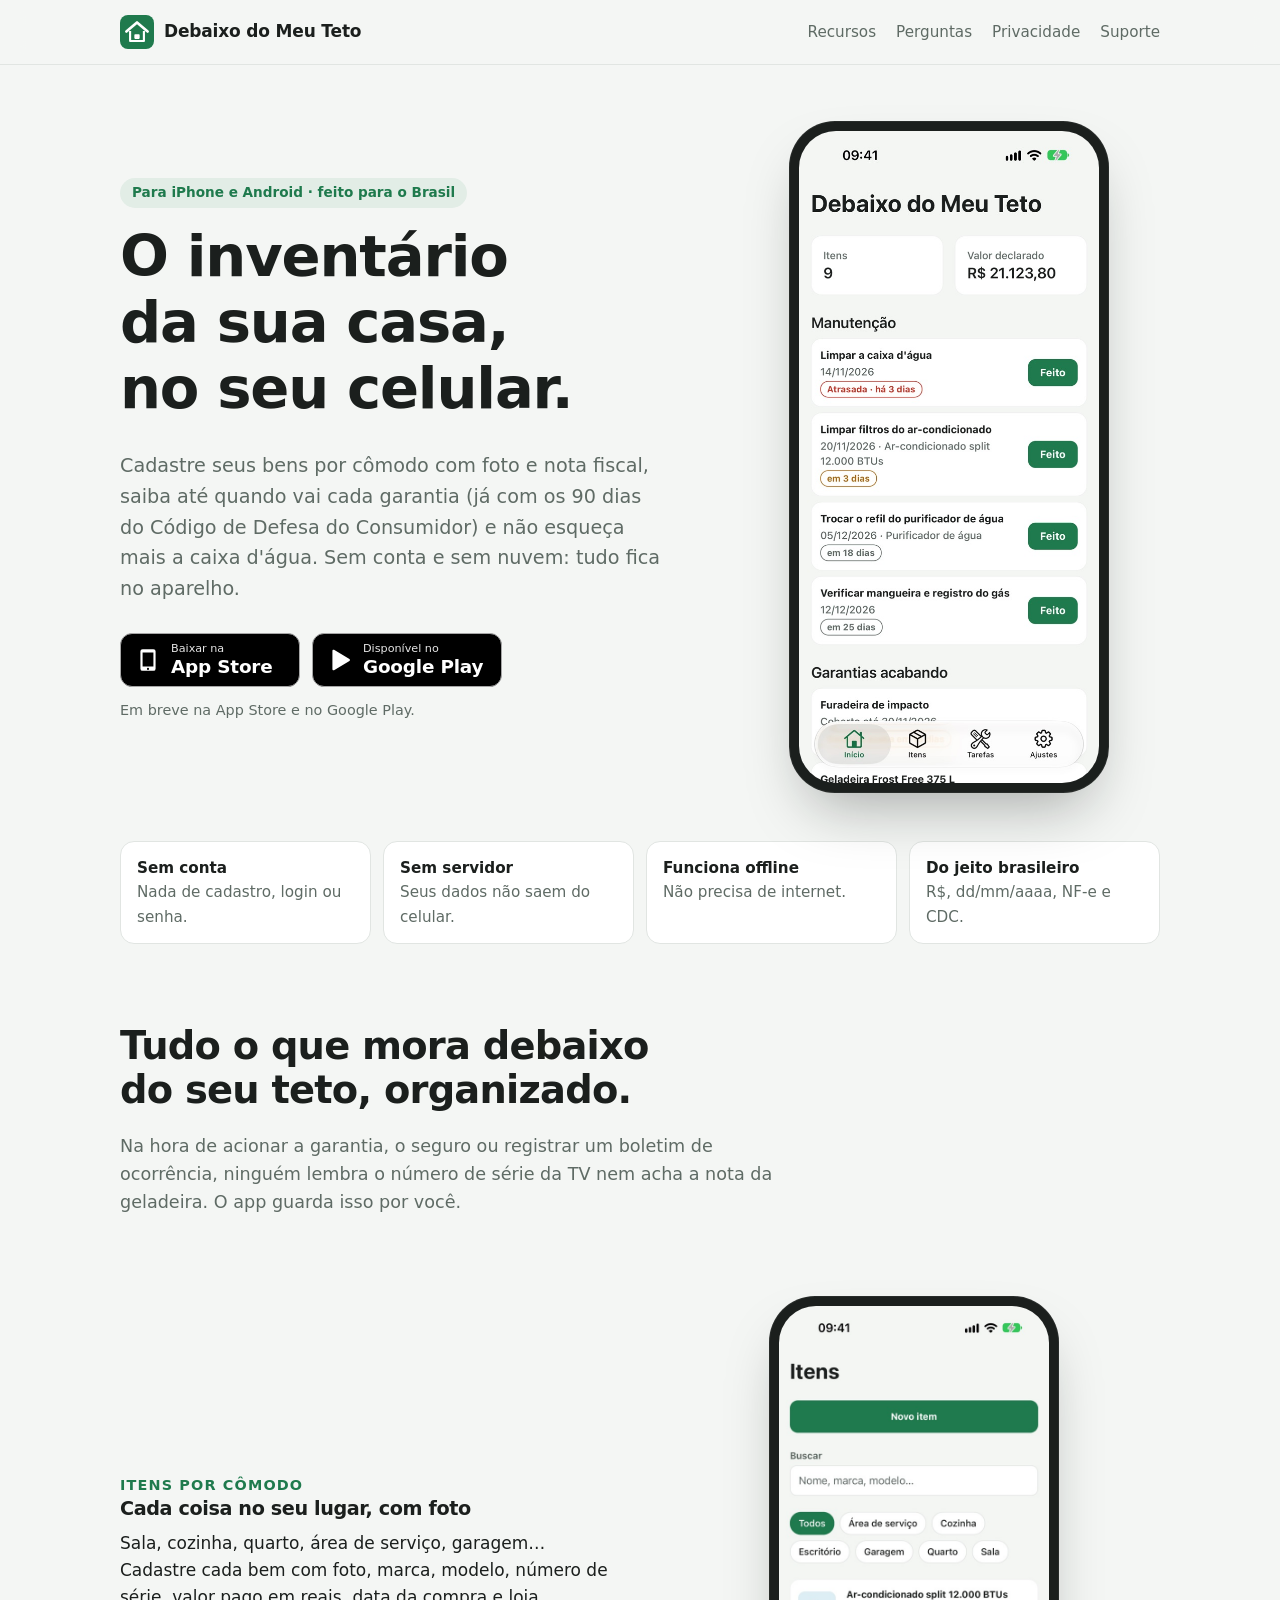
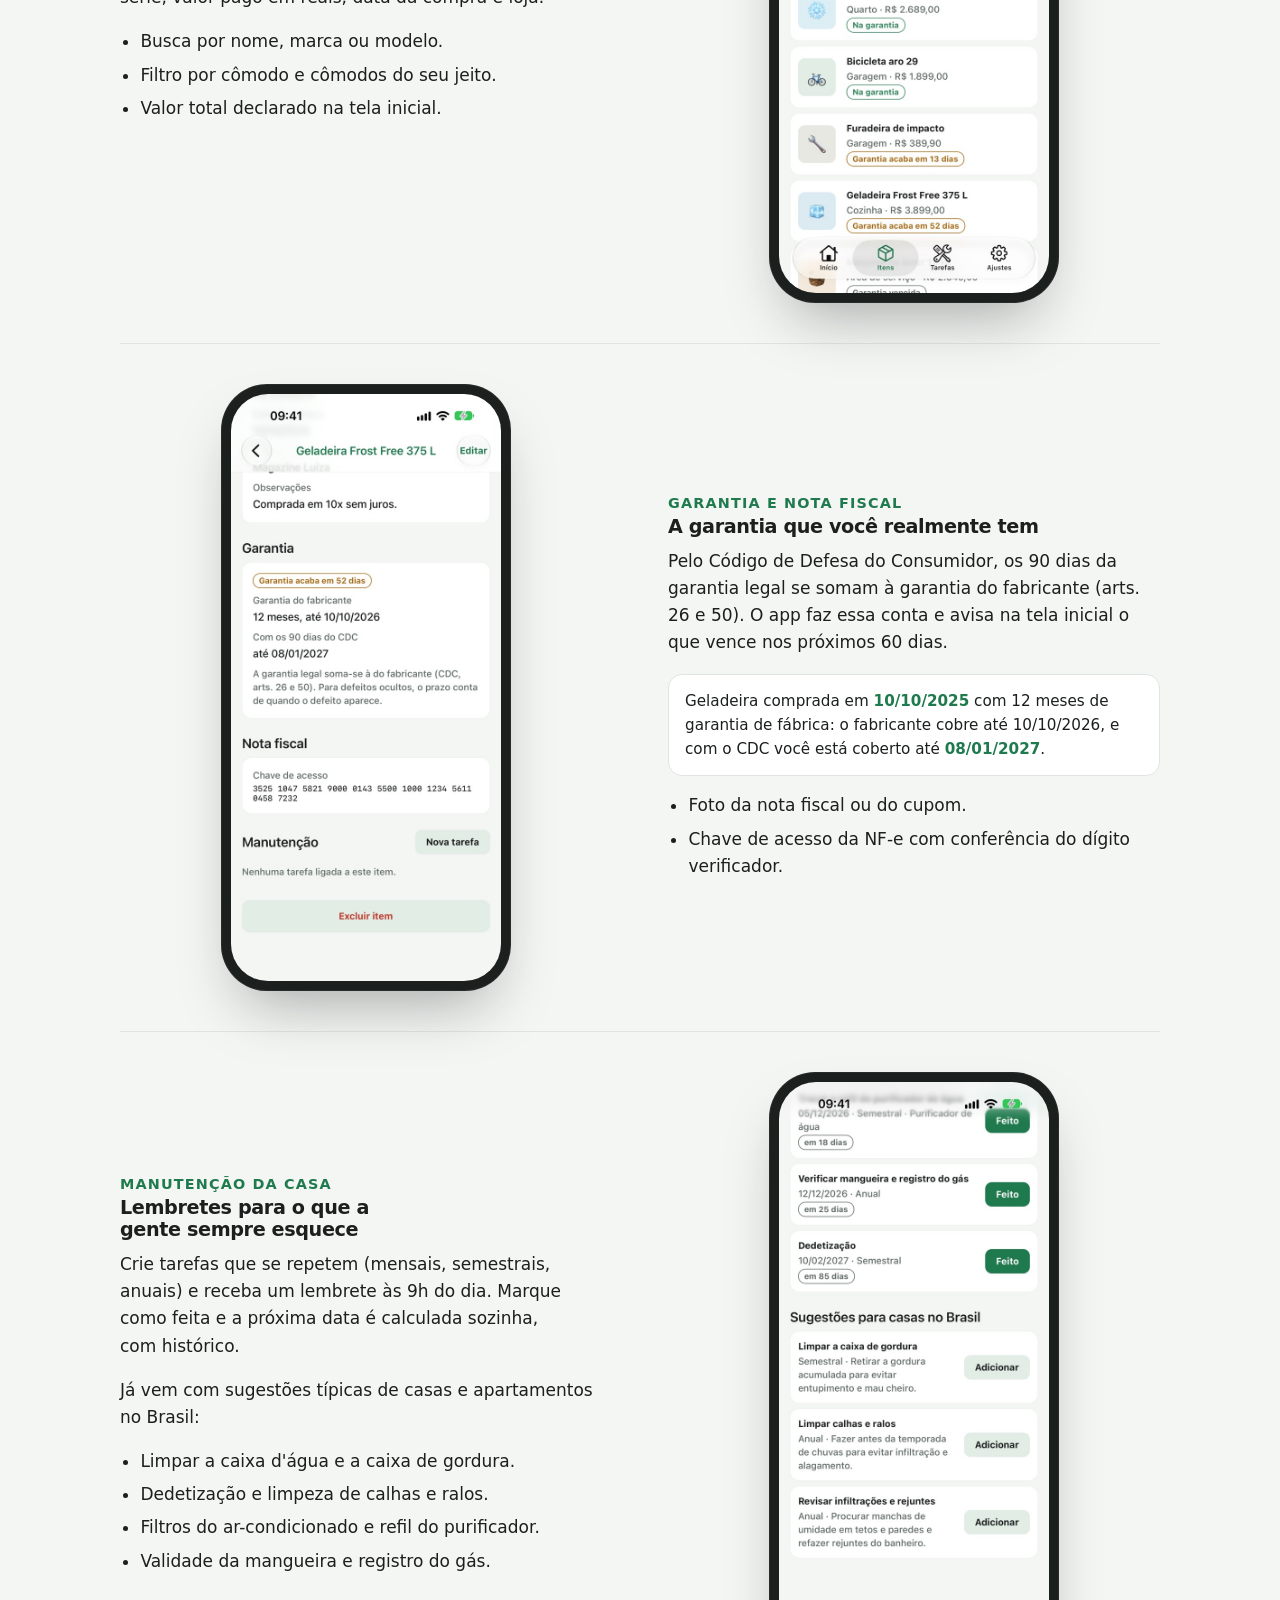
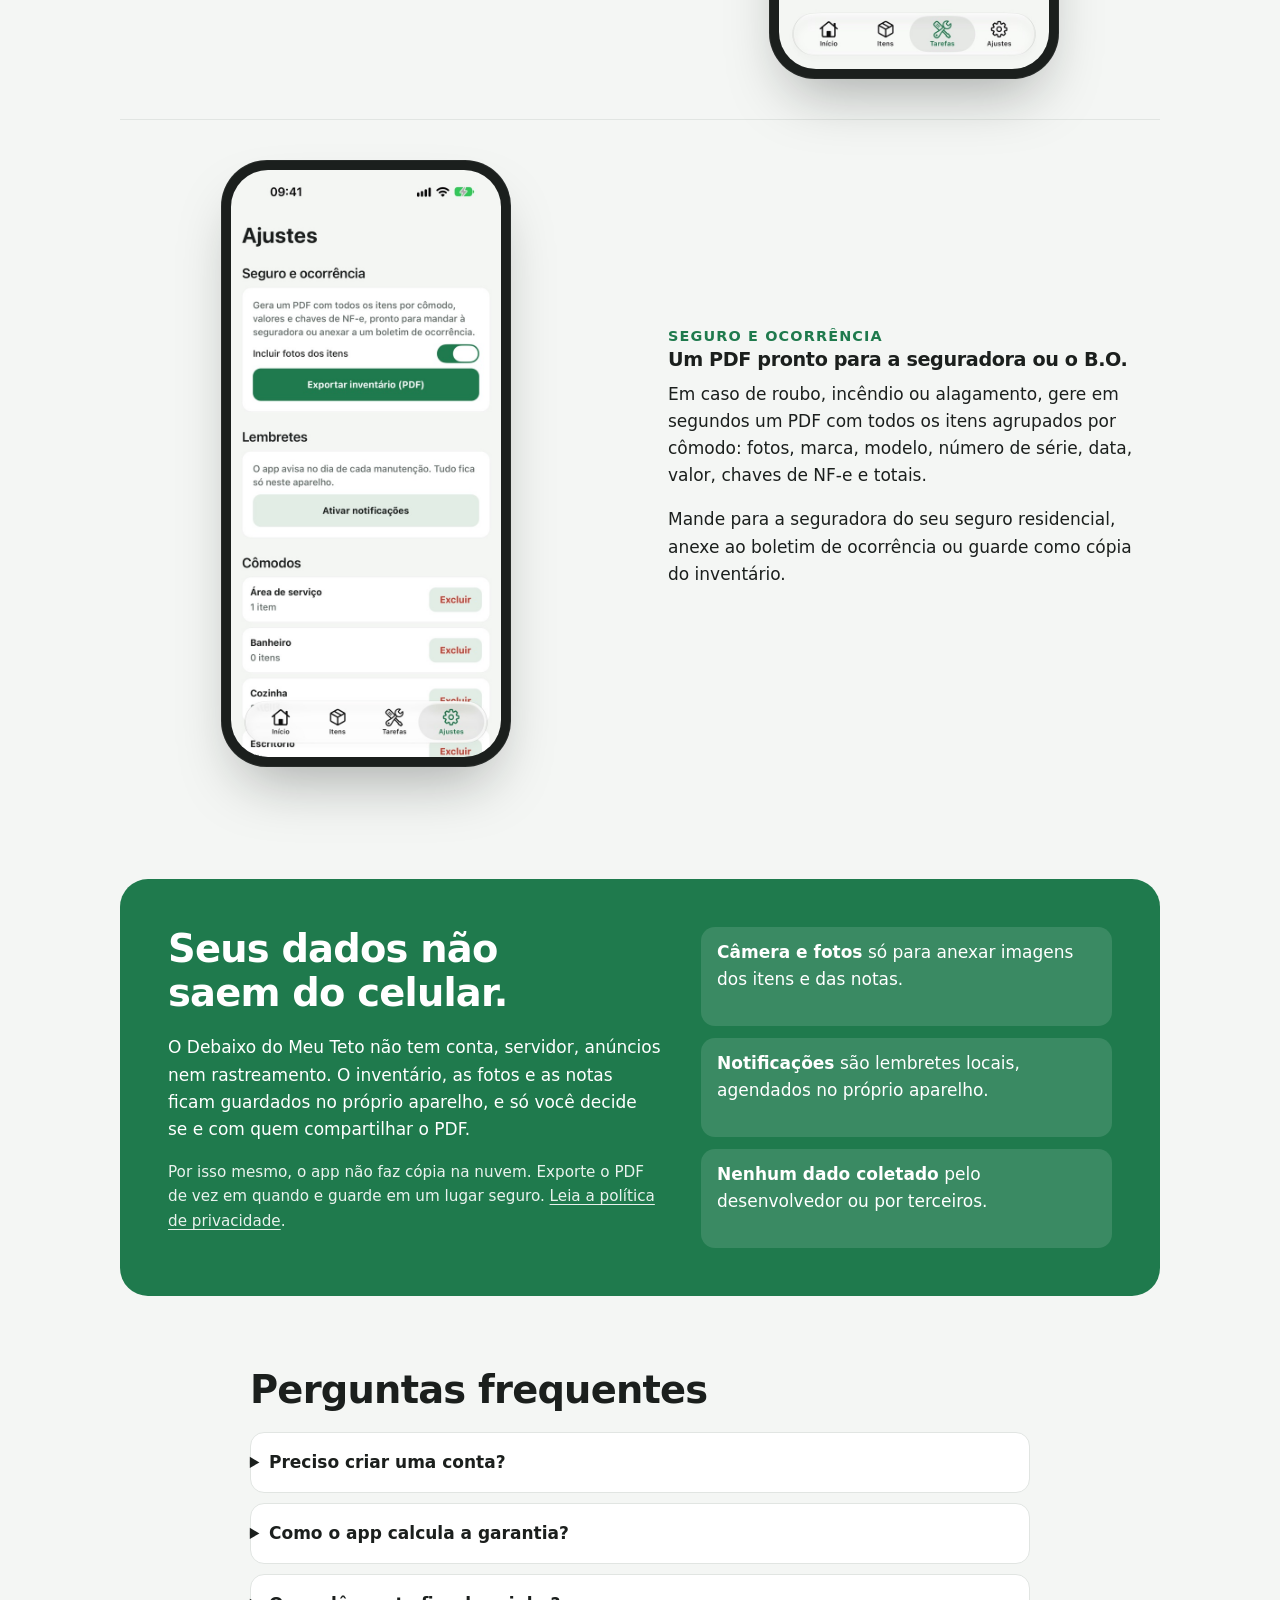
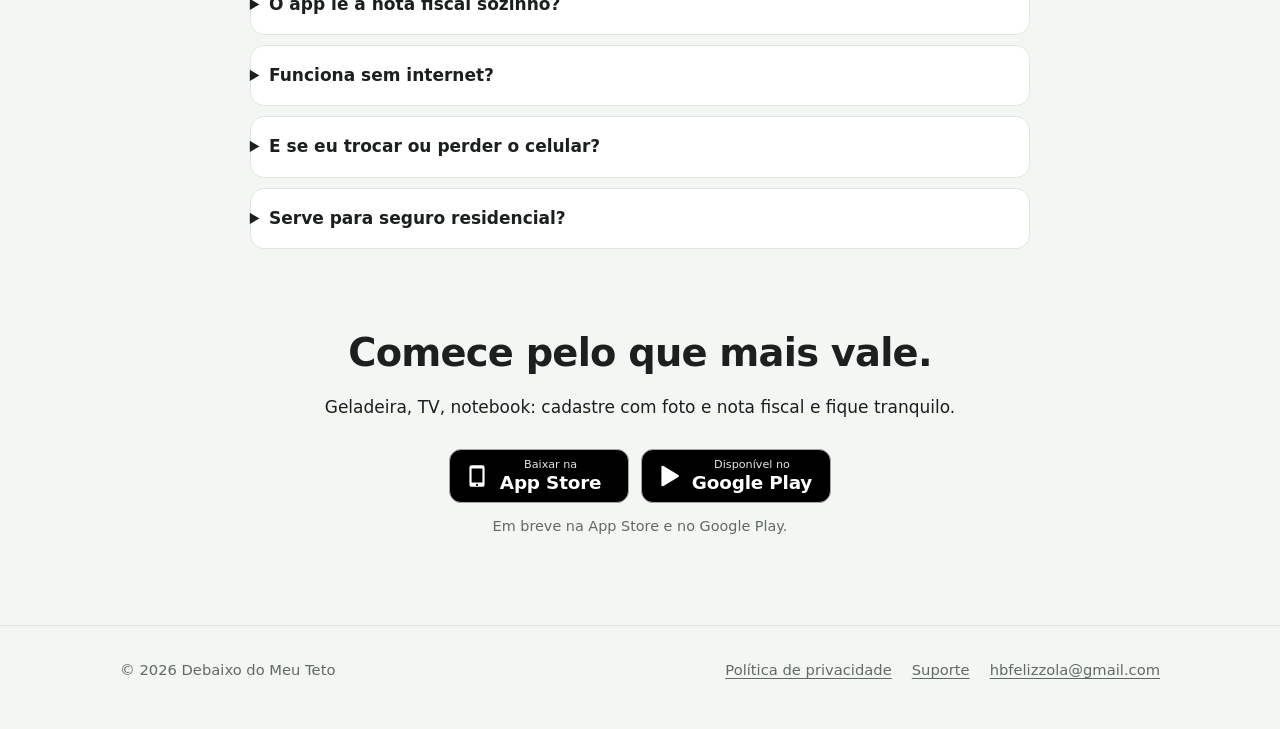
==== site/index.html @ 9fe0f9ed "Add the pt-BR website for Debaixo do Meu Teto Landing page, privacy policy and support page, moved h" ====
<!doctype html>
<html lang="pt-BR">
<head>
  <meta charset="utf-8">
  <meta name="viewport" content="width=device-width, initial-scale=1">
  <title>Debaixo do Meu Teto: inventário da casa, garantia e manutenção</title>
  <meta name="description" content="App de inventário da casa para iPhone e Android: cadastre seus bens por cômodo com foto e nota fiscal, veja a garantia com os 90 dias do CDC, receba lembretes de manutenção e gere um PDF para o seguro residencial. Sem conta, tudo no celular.">
  <meta name="keywords" content="inventário da casa, inventário residencial, garantia, nota fiscal, NF-e, manutenção da casa, seguro residencial, boletim de ocorrência, CDC, app">
  <link rel="canonical" href="https://debaixodomeuteto.hbfelizzola.de/">
  <meta name="theme-color" content="#1F7A4D">
  <link rel="icon" href="img/marca.svg" type="image/svg+xml">
  <link rel="icon" href="img/favicon-32.png" sizes="32x32" type="image/png">
  <link rel="apple-touch-icon" href="img/apple-touch-icon.png">
  <link rel="manifest" href="site.webmanifest">

  <meta property="og:type" content="website">
  <meta property="og:locale" content="pt_BR">
  <meta property="og:site_name" content="Debaixo do Meu Teto">
  <meta property="og:title" content="Debaixo do Meu Teto: o inventário da sua casa, no seu celular">
  <meta property="og:description" content="Bens por cômodo com foto e nota fiscal, garantia com os 90 dias do CDC, lembretes de manutenção e PDF para o seguro. Sem conta e sem nuvem.">
  <meta property="og:url" content="https://debaixodomeuteto.hbfelizzola.de/">
  <meta property="og:image" content="https://debaixodomeuteto.hbfelizzola.de/img/og.jpg">
  <meta property="og:image:width" content="1200">
  <meta property="og:image:height" content="630">
  <meta property="og:image:alt" content="Tela de itens do app Debaixo do Meu Teto, com geladeira, bicicleta e ar-condicionado e o estado da garantia de cada um.">
  <meta name="twitter:card" content="summary_large_image">

  <link rel="stylesheet" href="estilo.css">

  <script type="application/ld+json">
  {
    "@context": "https://schema.org",
    "@type": "MobileApplication",
    "name": "Debaixo do Meu Teto",
    "operatingSystem": "iOS, Android",
    "applicationCategory": "LifestyleApplication",
    "inLanguage": "pt-BR",
    "description": "Inventário da casa por cômodo com foto e nota fiscal, garantia com os 90 dias do CDC, lembretes de manutenção e PDF para seguro residencial ou boletim de ocorrência. Os dados ficam só no aparelho.",
    "url": "https://debaixodomeuteto.hbfelizzola.de/",
    "image": "https://debaixodomeuteto.hbfelizzola.de/img/og.jpg",
    "screenshot": [
      "https://debaixodomeuteto.hbfelizzola.de/img/telas/inicio.jpg",
      "https://debaixodomeuteto.hbfelizzola.de/img/telas/itens.jpg",
      "https://debaixodomeuteto.hbfelizzola.de/img/telas/garantia.jpg"
    ]
  }
  </script>
  <script type="application/ld+json">
  {
    "@context": "https://schema.org",
    "@type": "FAQPage",
    "mainEntity": [
      {"@type": "Question", "name": "Preciso criar uma conta?", "acceptedAnswer": {"@type": "Answer", "text": "Não. O app não tem cadastro, login nem servidor. Você abre e começa a usar."}},
      {"@type": "Question", "name": "Como o app calcula a garantia?", "acceptedAnswer": {"@type": "Answer", "text": "Ele soma a garantia do fabricante aos 90 dias da garantia legal do Código de Defesa do Consumidor (arts. 26 e 50). Uma geladeira comprada em 10/10/2025 com 12 meses de garantia fica coberta até 08/01/2027."}},
      {"@type": "Question", "name": "Funciona sem internet?", "acceptedAnswer": {"@type": "Answer", "text": "Sim. Tudo é guardado e calculado no próprio celular, inclusive os lembretes."}},
      {"@type": "Question", "name": "E se eu trocar ou perder o celular?", "acceptedAnswer": {"@type": "Answer", "text": "Como os dados ficam só no aparelho, o app não faz cópia na nuvem. Exporte o PDF do inventário de vez em quando e guarde em um lugar seguro."}}
    ]
  }
  </script>
</head>
<body>
  <a class="pular" href="#conteudo">Pular para o conteúdo</a>

  <header class="topo">
    <div class="container">
      <a class="logo" href="./">
        <img src="img/marca.svg" alt="" width="34" height="34">
        Debaixo do Meu Teto
      </a>
      <nav aria-label="Principal">
        <a class="opcional" href="#recursos">Recursos</a>
        <a class="opcional" href="#perguntas">Perguntas</a>
        <a class="estreito" href="privacidade/">Privacidade</a>
        <a href="suporte/">Suporte</a>
      </nav>
    </div>
  </header>

  <main id="conteudo">
    <section class="destaque">
      <div class="container">
        <div>
          <span class="etiqueta">Para iPhone e Android · feito para o Brasil</span>
          <h1>O inventário da sua casa, no seu celular.</h1>
          <p class="lead">
            Cadastre seus bens por cômodo com foto e nota fiscal, saiba até quando vai cada garantia
            (já com os 90 dias do Código de Defesa do Consumidor) e não esqueça mais a caixa d'água.
            Sem conta e sem nuvem: tudo fica no aparelho.
          </p>

          <!-- TODO(lojas): os links das lojas ainda não existem. Quando o app for publicado,
               troque href="#" pelos links reais, remova aria-disabled e o aviso "Em breve",
               e use os selos oficiais (ver README.md). -->
          <div class="lojas">
            <a class="selo-loja" href="#" aria-disabled="true" data-loja="app-store" title="Em breve na App Store">
              <svg viewBox="0 0 24 24" aria-hidden="true"><path fill="currentColor" d="M7 2h10a2 2 0 0 1 2 2v16a2 2 0 0 1-2 2H7a2 2 0 0 1-2-2V4a2 2 0 0 1 2-2Zm0 3v13h10V5H7Zm5 14.2a1 1 0 1 0 0 2 1 1 0 0 0 0-2Z"/></svg>
              <span><small>Baixar na</small><strong>App Store</strong></span>
            </a>
            <a class="selo-loja" href="#" aria-disabled="true" data-loja="google-play" title="Em breve no Google Play">
              <svg viewBox="0 0 24 24" aria-hidden="true"><path fill="currentColor" d="M5 3.5v17a1 1 0 0 0 1.5.86l14.2-8.5a1 1 0 0 0 0-1.72L6.5 2.64A1 1 0 0 0 5 3.5Z"/></svg>
              <span><small>Disponível no</small><strong>Google Play</strong></span>
            </a>
          </div>
          <p class="aviso-lojas">Em breve na App Store e no Google Play.</p>
        </div>

        <div class="celular">
          <img src="img/telas/inicio.jpg" width="598" height="1300"
               alt="Tela inicial do app: 9 itens, valor declarado de R$ 21.123,80, manutenções da semana e garantias acabando.">
        </div>
      </div>
    </section>

    <section class="faixa" aria-label="Em resumo">
      <div class="container">
        <ul>
          <li><strong>Sem conta</strong>Nada de cadastro, login ou senha.</li>
          <li><strong>Sem servidor</strong>Seus dados não saem do celular.</li>
          <li><strong>Funciona offline</strong>Não precisa de internet.</li>
          <li><strong>Do jeito brasileiro</strong>R$, dd/mm/aaaa, NF-e e CDC.</li>
        </ul>
      </div>
    </section>

    <section class="secao" id="recursos">
      <div class="container">
        <div class="secao-titulo">
          <h2>Tudo o que mora debaixo do seu teto, organizado.</h2>
          <p>
            Na hora de acionar a garantia, o seguro ou registrar um boletim de ocorrência, ninguém lembra
            o número de série da TV nem acha a nota da geladeira. O app guarda isso por você.
          </p>
        </div>

        <article class="recurso">
          <div class="recurso-texto">
            <span class="numero">Itens por cômodo</span>
            <h3>Cada coisa no seu lugar, com foto</h3>
            <p>
              Sala, cozinha, quarto, área de serviço, garagem… Cadastre cada bem com foto, marca, modelo,
              número de série, valor pago em reais, data da compra e loja.
            </p>
            <ul>
              <li>Busca por nome, marca ou modelo.</li>
              <li>Filtro por cômodo e cômodos do seu jeito.</li>
              <li>Valor total declarado na tela inicial.</li>
            </ul>
          </div>
          <div class="celular">
            <img src="img/telas/itens.jpg" width="598" height="1300" loading="lazy"
                 alt="Lista de itens filtrável por cômodo, com foto, valor e o estado da garantia de cada um.">
          </div>
        </article>

        <article class="recurso">
          <div class="recurso-texto">
            <span class="numero">Garantia e nota fiscal</span>
            <h3>A garantia que você realmente tem</h3>
            <p>
              Pelo Código de Defesa do Consumidor, os 90 dias da garantia legal se somam à garantia do
              fabricante (arts. 26 e 50). O app faz essa conta e avisa na tela inicial o que vence nos
              próximos 60 dias.
            </p>
            <div class="exemplo">
              Geladeira comprada em <b>10/10/2025</b> com 12 meses de garantia de fábrica:
              o fabricante cobre até 10/10/2026, e com o CDC você está coberto até <b>08/01/2027</b>.
            </div>
            <ul>
              <li>Foto da nota fiscal ou do cupom.</li>
              <li>Chave de acesso da NF-e com conferência do dígito verificador.</li>
            </ul>
          </div>
          <div class="celular">
            <img src="img/telas/garantia.jpg" width="598" height="1300" loading="lazy"
                 alt="Detalhe de uma geladeira: garantia do fabricante até 10/10/2026, com os 90 dias do CDC até 08/01/2027, e a chave de acesso da NF-e.">
          </div>
        </article>

        <article class="recurso">
          <div class="recurso-texto">
            <span class="numero">Manutenção da casa</span>
            <h3>Lembretes para o que a gente sempre esquece</h3>
            <p>
              Crie tarefas que se repetem (mensais, semestrais, anuais) e receba um lembrete às 9h do dia.
              Marque como feita e a próxima data é calculada sozinha, com histórico.
            </p>
            <p>Já vem com sugestões típicas de casas e apartamentos no Brasil:</p>
            <ul>
              <li>Limpar a caixa d'água e a caixa de gordura.</li>
              <li>Dedetização e limpeza de calhas e ralos.</li>
              <li>Filtros do ar-condicionado e refil do purificador.</li>
              <li>Validade da mangueira e registro do gás.</li>
            </ul>
          </div>
          <div class="celular">
            <img src="img/telas/sugestoes.jpg" width="598" height="1300" loading="lazy"
                 alt="Lista de manutenção com dedetização e mangueira do gás, e sugestões para casas no Brasil como caixa de gordura e calhas.">
          </div>
        </article>

        <article class="recurso">
          <div class="recurso-texto">
            <span class="numero">Seguro e ocorrência</span>
            <h3>Um PDF pronto para a seguradora ou o B.O.</h3>
            <p>
              Em caso de roubo, incêndio ou alagamento, gere em segundos um PDF com todos os itens
              agrupados por cômodo: fotos, marca, modelo, número de série, data, valor, chaves de NF-e e
              totais.
            </p>
            <p>
              Mande para a seguradora do seu seguro residencial, anexe ao boletim de ocorrência ou guarde
              como cópia do inventário.
            </p>
          </div>
          <div class="celular">
            <img src="img/telas/ajustes.jpg" width="598" height="1300" loading="lazy"
                 alt="Tela de ajustes com o botão Exportar inventário em PDF, a opção de incluir fotos e os lembretes.">
          </div>
        </article>
      </div>
    </section>

    <section class="secao" id="privacidade" style="padding-top: 0">
      <div class="container">
        <div class="privado">
          <div>
            <h2>Seus dados não saem do celular.</h2>
            <p>
              O Debaixo do Meu Teto não tem conta, servidor, anúncios nem rastreamento. O inventário,
              as fotos e as notas ficam guardados no próprio aparelho, e só você decide se e com quem
              compartilhar o PDF.
            </p>
            <p class="nota">
              Por isso mesmo, o app não faz cópia na nuvem. Exporte o PDF de vez em quando e guarde em
              um lugar seguro. <a href="privacidade/">Leia a política de privacidade</a>.
            </p>
          </div>
          <ul>
            <li><strong>Câmera e fotos</strong> só para anexar imagens dos itens e das notas.</li>
            <li><strong>Notificações</strong> são lembretes locais, agendados no próprio aparelho.</li>
            <li><strong>Nenhum dado coletado</strong> pelo desenvolvedor ou por terceiros.</li>
          </ul>
        </div>
      </div>
    </section>

    <section class="secao perguntas" id="perguntas" style="padding-top: 0">
      <div class="container" style="max-width: 820px">
        <h2>Perguntas frequentes</h2>

        <details>
          <summary>Preciso criar uma conta?</summary>
          <p>Não. O app não tem cadastro, login nem servidor. Você abre e começa a usar.</p>
        </details>
        <details>
          <summary>Como o app calcula a garantia?</summary>
          <p>
            Ele soma a garantia do fabricante aos 90 dias da garantia legal do Código de Defesa do Consumidor
            (arts. 26 e 50). Se o item não tem garantia de fábrica, valem os 90 dias a partir da compra. Para
            defeitos ocultos, o prazo legal conta a partir de quando o defeito aparece.
          </p>
        </details>
        <details>
          <summary>O app lê a nota fiscal sozinho?</summary>
          <p>
            Você fotografa a nota ou o cupom e digita (ou cola) a chave de acesso de 44 dígitos da NF-e. O app
            confere o dígito verificador e avisa se algum número foi digitado errado.
          </p>
        </details>
        <details>
          <summary>Funciona sem internet?</summary>
          <p>Sim. Tudo é guardado e calculado no próprio celular, inclusive os lembretes.</p>
        </details>
        <details>
          <summary>E se eu trocar ou perder o celular?</summary>
          <p>
            Como os dados ficam só no aparelho, o app não faz cópia na nuvem nem transfere dados entre
            celulares. Exporte o PDF do inventário de vez em quando e guarde em um lugar seguro.
          </p>
        </details>
        <details>
          <summary>Serve para seguro residencial?</summary>
          <p>
            Sim. O PDF lista os bens por cômodo, com valores, datas, números de série e chaves de NF-e, que é
            o que as seguradoras costumam pedir para comprovar a existência e o valor dos itens. Confira com a
            sua seguradora quais documentos ela exige.
          </p>
        </details>
      </div>
    </section>

    <section class="secao chamada" style="padding-top: 0">
      <div class="container">
        <h2>Comece pelo que mais vale.</h2>
        <p>Geladeira, TV, notebook: cadastre com foto e nota fiscal e fique tranquilo.</p>
        <!-- TODO(lojas): mesmos links do topo da página. -->
        <div class="lojas">
          <a class="selo-loja" href="#" aria-disabled="true" data-loja="app-store" title="Em breve na App Store">
            <svg viewBox="0 0 24 24" aria-hidden="true"><path fill="currentColor" d="M7 2h10a2 2 0 0 1 2 2v16a2 2 0 0 1-2 2H7a2 2 0 0 1-2-2V4a2 2 0 0 1 2-2Zm0 3v13h10V5H7Zm5 14.2a1 1 0 1 0 0 2 1 1 0 0 0 0-2Z"/></svg>
            <span><small>Baixar na</small><strong>App Store</strong></span>
          </a>
          <a class="selo-loja" href="#" aria-disabled="true" data-loja="google-play" title="Em breve no Google Play">
            <svg viewBox="0 0 24 24" aria-hidden="true"><path fill="currentColor" d="M5 3.5v17a1 1 0 0 0 1.5.86l14.2-8.5a1 1 0 0 0 0-1.72L6.5 2.64A1 1 0 0 0 5 3.5Z"/></svg>
            <span><small>Disponível no</small><strong>Google Play</strong></span>
          </a>
        </div>
        <p class="aviso-lojas">Em breve na App Store e no Google Play.</p>
      </div>
    </section>
  </main>

  <footer class="rodape">
    <div class="container">
      <span>© 2026 Debaixo do Meu Teto</span>
      <nav aria-label="Rodapé">
        <a href="privacidade/">Política de privacidade</a>
        <a href="suporte/">Suporte</a>
        <a href="mailto:hbfelizzola@gmail.com">hbfelizzola@gmail.com</a>
      </nav>
    </div>
  </footer>
</body>
</html>
---- site/estilo.css ----
/* Debaixo do Meu Teto — site. Cores iguais às do app (src/constants/theme.ts, no repositório do app). */

:root {
  --texto: #1b1f1d;
  --fundo: #f4f6f4;
  --cartao: #ffffff;
  --selecionado: #e2ede6;
  --secundario: #5f6b65;
  --borda: #e1e5e2;
  --primaria: #1f7a4d;
  --sobre-primaria: #ffffff;
  --aviso: #a86a12;
  --perigo: #c0392b;
  --raio: 18px;
  --largura: 1080px;
  --fonte: system-ui, -apple-system, "Segoe UI", Roboto, "Helvetica Neue", Arial, sans-serif;
  color-scheme: light dark;
}

@media (prefers-color-scheme: dark) {
  :root {
    --texto: #f1f4f2;
    --fundo: #0f1311;
    --cartao: #1a201d;
    --selecionado: #22312a;
    --secundario: #a3afa8;
    --borda: #2a322e;
    --primaria: #4fbf85;
    --sobre-primaria: #0f1311;
    --aviso: #f2b84b;
    --perigo: #f07167;
  }
}

*,
*::before,
*::after {
  box-sizing: border-box;
}

html {
  -webkit-text-size-adjust: 100%;
  scroll-behavior: smooth;
}

body {
  margin: 0;
  background: var(--fundo);
  color: var(--texto);
  font: 17px/1.6 var(--fonte);
  overflow-x: hidden;
}

img {
  max-width: 100%;
  height: auto;
  display: block;
}

a {
  color: var(--primaria);
  text-underline-offset: 3px;
}

h1,
h2,
h3 {
  line-height: 1.15;
  letter-spacing: -0.02em;
  margin: 0 0 0.5em;
  text-wrap: balance;
}

h1 {
  font-size: clamp(2.3rem, 6vw, 3.6rem);
  font-weight: 800;
}

h2 {
  font-size: clamp(1.7rem, 4vw, 2.4rem);
  font-weight: 800;
}

h3 {
  font-size: 1.2rem;
}

p {
  margin: 0 0 1em;
  text-wrap: pretty;
}

.container {
  width: 100%;
  max-width: var(--largura);
  margin: 0 auto;
  padding: 0 20px;
}

.pular {
  position: absolute;
  left: -999px;
}

.pular:focus {
  left: 16px;
  top: 16px;
  z-index: 10;
  background: var(--cartao);
  padding: 8px 12px;
  border-radius: 8px;
}

/* Cabeçalho */

.topo {
  position: sticky;
  top: 0;
  z-index: 5;
  background: color-mix(in srgb, var(--fundo) 88%, transparent);
  backdrop-filter: saturate(1.4) blur(12px);
  -webkit-backdrop-filter: saturate(1.4) blur(12px);
  border-bottom: 1px solid var(--borda);
}

.topo .container {
  display: flex;
  align-items: center;
  justify-content: space-between;
  gap: 16px;
  min-height: 64px;
}

.logo {
  display: flex;
  align-items: center;
  gap: 10px;
  color: var(--texto);
  text-decoration: none;
  font-weight: 800;
  letter-spacing: -0.01em;
}

.logo img {
  width: 34px;
  height: 34px;
}

.topo nav {
  display: flex;
  gap: 20px;
  font-size: 0.95rem;
}

.topo nav a {
  color: var(--secundario);
  text-decoration: none;
}

.topo nav a:hover,
.topo nav a[aria-current="page"] {
  color: var(--texto);
}

.logo {
  white-space: nowrap;
}

@media (max-width: 640px) {
  .topo nav {
    gap: 14px;
  }

  .topo nav .opcional {
    display: none;
  }
}

/* Em telas bem estreitas o link de privacidade fica só no rodapé. */
@media (max-width: 420px) {
  .topo nav .estreito {
    display: none;
  }
}

/* Destaque */

.destaque {
  padding: 56px 0 24px;
}

.destaque .container {
  display: grid;
  grid-template-columns: 1.15fr 0.85fr;
  gap: 48px;
  align-items: center;
}

.destaque .lead {
  font-size: 1.2rem;
  color: var(--secundario);
  max-width: 34em;
}

.etiqueta {
  display: inline-block;
  font-size: 0.85rem;
  font-weight: 700;
  color: var(--primaria);
  background: var(--selecionado);
  border-radius: 999px;
  padding: 4px 12px;
  margin-bottom: 16px;
}

@media (max-width: 820px) {
  .destaque {
    padding-top: 32px;
  }

  .destaque .container {
    grid-template-columns: 1fr;
    gap: 32px;
  }

  .destaque .celular {
    max-width: 280px;
    margin: 0 auto;
  }
}

/* Moldura de celular para as capturas de tela */

.celular {
  position: relative;
  border-radius: 46px;
  padding: 10px;
  background: #1b1f1d;
  box-shadow: 0 30px 60px -20px rgb(15 19 17 / 0.35), 0 0 0 1px rgb(255 255 255 / 0.06) inset;
  max-width: 320px;
  width: 100%;
  margin: 0 auto;
}

.celular img {
  border-radius: 37px;
  width: 100%;
  aspect-ratio: 598 / 1300;
  object-fit: cover;
  background: var(--fundo);
}

/* Selos das lojas.
 * TODO(lojas): troque por os selos oficiais (Apple: "Download on the App Store" em pt-BR,
 * Google: "Disponível no Google Play") quando os links existirem; veja README.md. */

.lojas {
  display: flex;
  flex-wrap: wrap;
  gap: 12px;
  margin: 28px 0 12px;
}

.selo-loja {
  display: inline-flex;
  align-items: center;
  gap: 10px;
  min-width: 180px;
  padding: 9px 18px 9px 14px;
  border-radius: 12px;
  background: #000;
  color: #fff;
  text-decoration: none;
  border: 1px solid #a6a6a6;
  line-height: 1.15;
}

.selo-loja svg {
  width: 26px;
  height: 26px;
  flex: none;
}

.selo-loja small {
  display: block;
  font-size: 0.7rem;
  opacity: 0.9;
}

.selo-loja strong {
  display: block;
  font-size: 1.15rem;
  font-weight: 600;
  letter-spacing: -0.01em;
}

.selo-loja[aria-disabled="true"] {
  cursor: default;
}

.aviso-lojas {
  font-size: 0.9rem;
  color: var(--secundario);
}

/* Faixa de garantias */

.faixa {
  padding: 24px 0 8px;
}

.faixa ul {
  list-style: none;
  margin: 0;
  padding: 0;
  display: grid;
  grid-template-columns: repeat(4, 1fr);
  gap: 12px;
}

.faixa li {
  background: var(--cartao);
  border: 1px solid var(--borda);
  border-radius: 14px;
  padding: 14px 16px;
  font-size: 0.95rem;
  color: var(--secundario);
}

.faixa li strong {
  display: block;
  color: var(--texto);
}

@media (max-width: 820px) {
  .faixa ul {
    grid-template-columns: repeat(2, 1fr);
  }
}

/* Recursos */

.secao {
  padding: 72px 0;
}

.secao-titulo {
  max-width: 40em;
  margin-bottom: 40px;
}

.secao-titulo p {
  color: var(--secundario);
  font-size: 1.1rem;
}

.recurso {
  display: grid;
  grid-template-columns: 1fr 1fr;
  gap: 56px;
  align-items: center;
  padding: 40px 0;
}

.recurso + .recurso {
  border-top: 1px solid var(--borda);
}

.recurso:nth-of-type(even) .recurso-texto {
  order: 2;
}

.recurso .celular {
  max-width: 290px;
}

.recurso-texto .numero {
  font-weight: 800;
  color: var(--primaria);
  font-size: 0.9rem;
  letter-spacing: 0.08em;
  text-transform: uppercase;
}

.recurso-texto ul {
  padding-left: 1.2em;
  margin: 0;
}

.recurso-texto li {
  margin-bottom: 6px;
}

@media (max-width: 820px) {
  .recurso {
    grid-template-columns: 1fr;
    gap: 28px;
  }

  .recurso:nth-of-type(even) .recurso-texto {
    order: 0;
  }

  .recurso .celular {
    max-width: 260px;
  }
}

.exemplo {
  background: var(--cartao);
  border: 1px solid var(--borda);
  border-radius: 14px;
  padding: 14px 16px;
  margin: 16px 0;
  font-size: 0.95rem;
}

.exemplo b {
  color: var(--primaria);
}

/* Privacidade em destaque */

.privado {
  background: var(--primaria);
  color: var(--sobre-primaria);
  border-radius: 28px;
  padding: 48px;
  display: grid;
  grid-template-columns: 1.2fr 1fr;
  gap: 40px;
}

.privado a {
  color: inherit;
}

.privado ul {
  list-style: none;
  padding: 0;
  margin: 0;
  display: grid;
  gap: 12px;
}

.privado li {
  background: rgb(255 255 255 / 0.12);
  border-radius: 14px;
  padding: 12px 16px;
}

.privado .nota {
  opacity: 0.9;
  font-size: 0.95rem;
}

@media (max-width: 820px) {
  .privado {
    grid-template-columns: 1fr;
    padding: 32px 22px;
    gap: 24px;
  }
}

/* Perguntas */

.perguntas details {
  background: var(--cartao);
  border: 1px solid var(--borda);
  border-radius: 14px;
  padding: 0 18px;
  margin-bottom: 10px;
}

.perguntas summary {
  cursor: pointer;
  font-weight: 700;
  padding: 16px 0;
  list-style-position: outside;
}

.perguntas details p:last-child {
  margin-bottom: 16px;
}

.chamada {
  text-align: center;
}

.chamada .lojas {
  justify-content: center;
}

/* Páginas de texto (privacidade, suporte) */

.texto {
  max-width: 760px;
  padding: 48px 20px 72px;
}

.texto h2 {
  font-size: 1.45rem;
  margin-top: 2em;
}

.texto .atualizado {
  color: var(--secundario);
}

.resumo {
  background: var(--selecionado);
  border-radius: var(--raio);
  padding: 20px 24px;
  margin: 24px 0;
}

.resumo p:last-child,
.resumo ul:last-child {
  margin-bottom: 0;
}

.contato {
  display: inline-block;
  background: var(--primaria);
  color: var(--sobre-primaria);
  font-weight: 700;
  text-decoration: none;
  padding: 12px 22px;
  border-radius: 12px;
  margin: 8px 0 16px;
}

table.permissoes {
  width: 100%;
  border-collapse: collapse;
  font-size: 0.95rem;
  margin: 8px 0 16px;
}

.permissoes th,
.permissoes td {
  text-align: left;
  padding: 10px 8px;
  border-bottom: 1px solid var(--borda);
  vertical-align: top;
}

/* Rodapé */

.rodape {
  border-top: 1px solid var(--borda);
  padding: 32px 0 48px;
  color: var(--secundario);
  font-size: 0.92rem;
}

.rodape .container {
  display: flex;
  flex-wrap: wrap;
  gap: 12px 28px;
  justify-content: space-between;
}

.rodape nav {
  display: flex;
  flex-wrap: wrap;
  gap: 8px 20px;
}

.rodape a {
  color: var(--secundario);
}
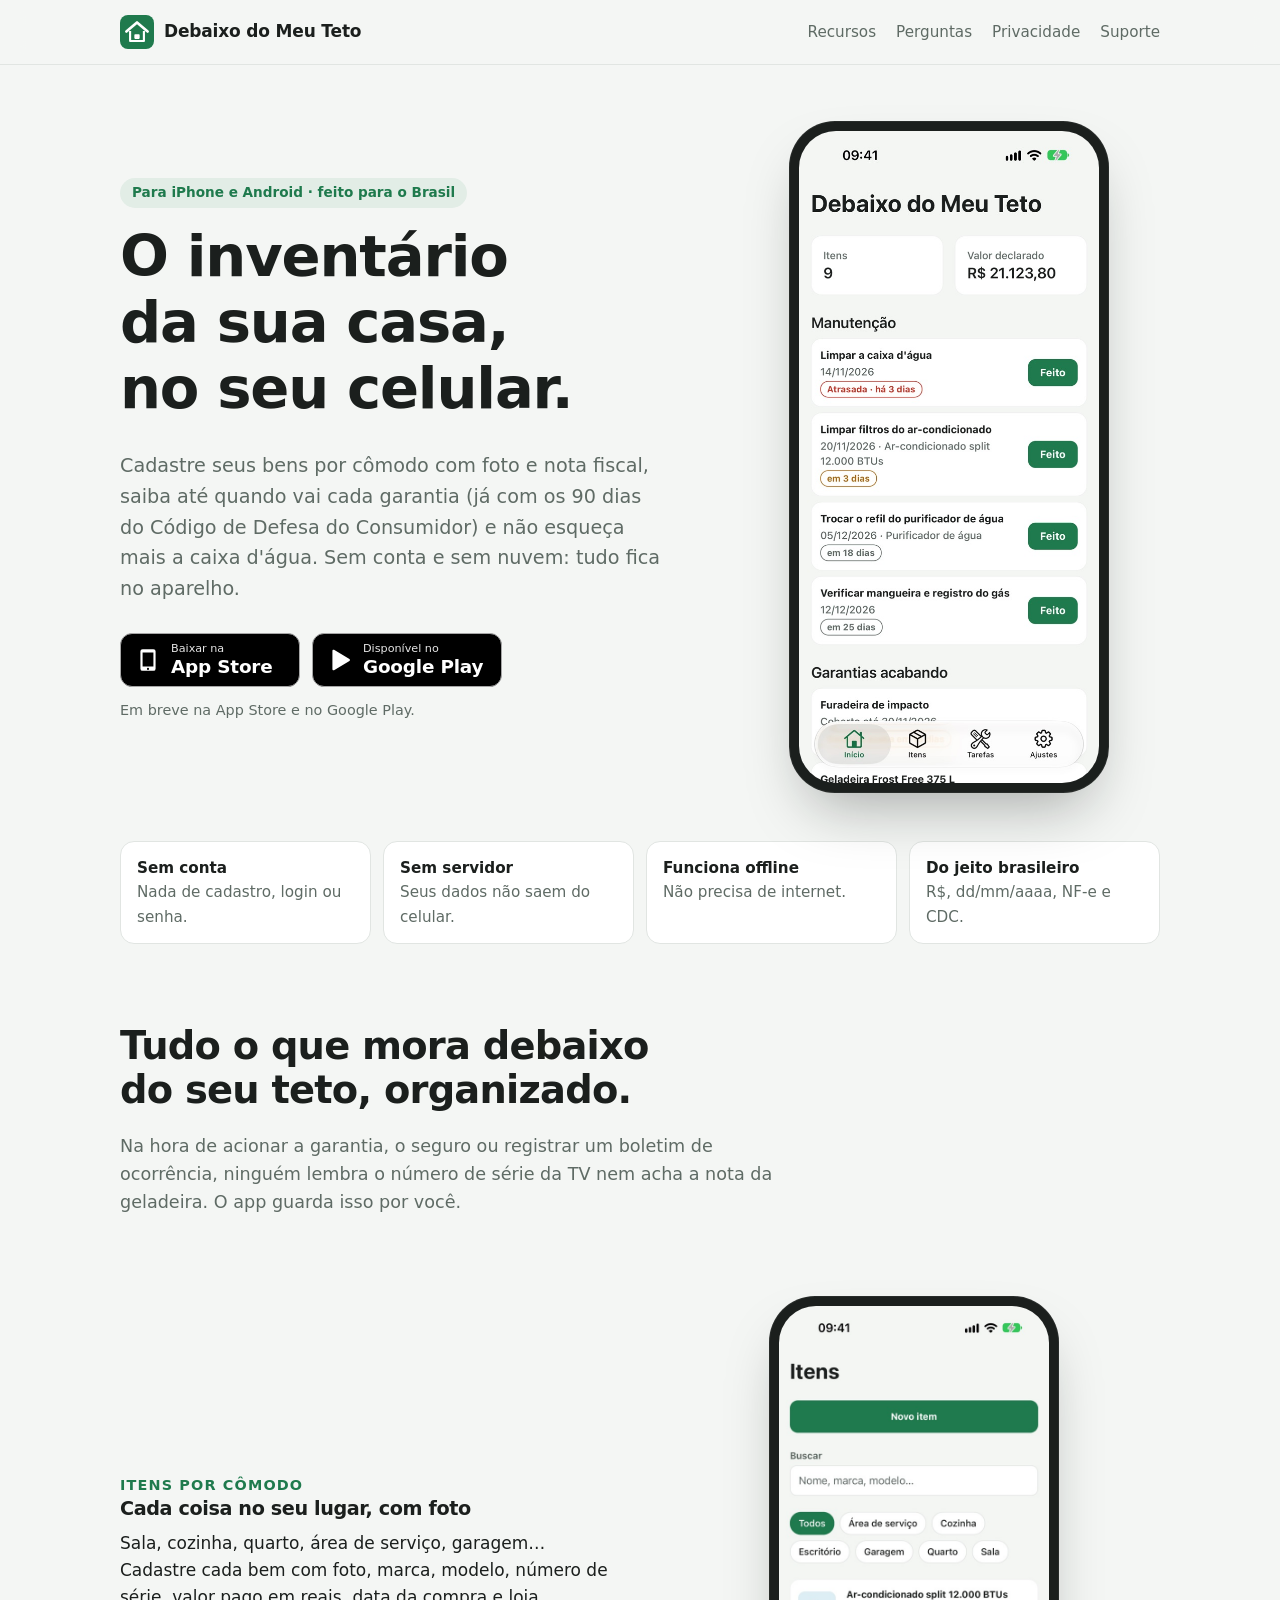
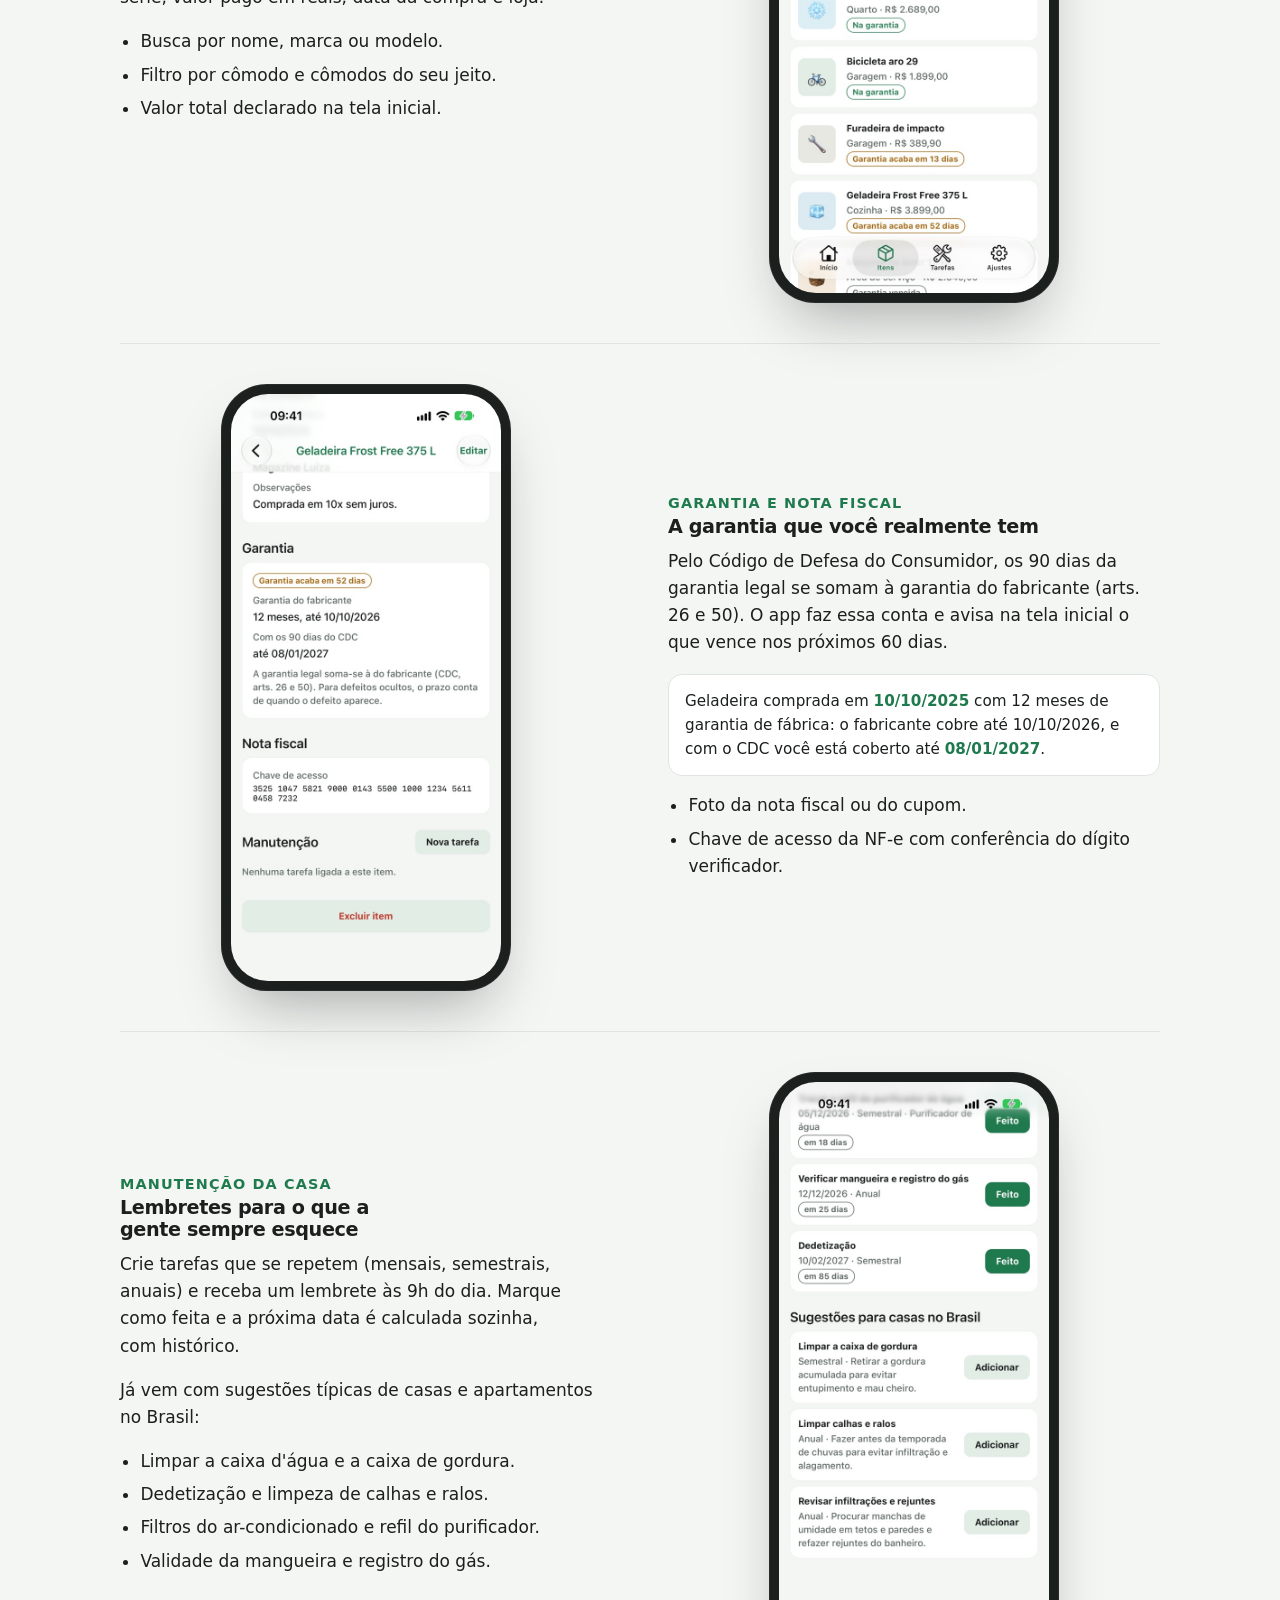
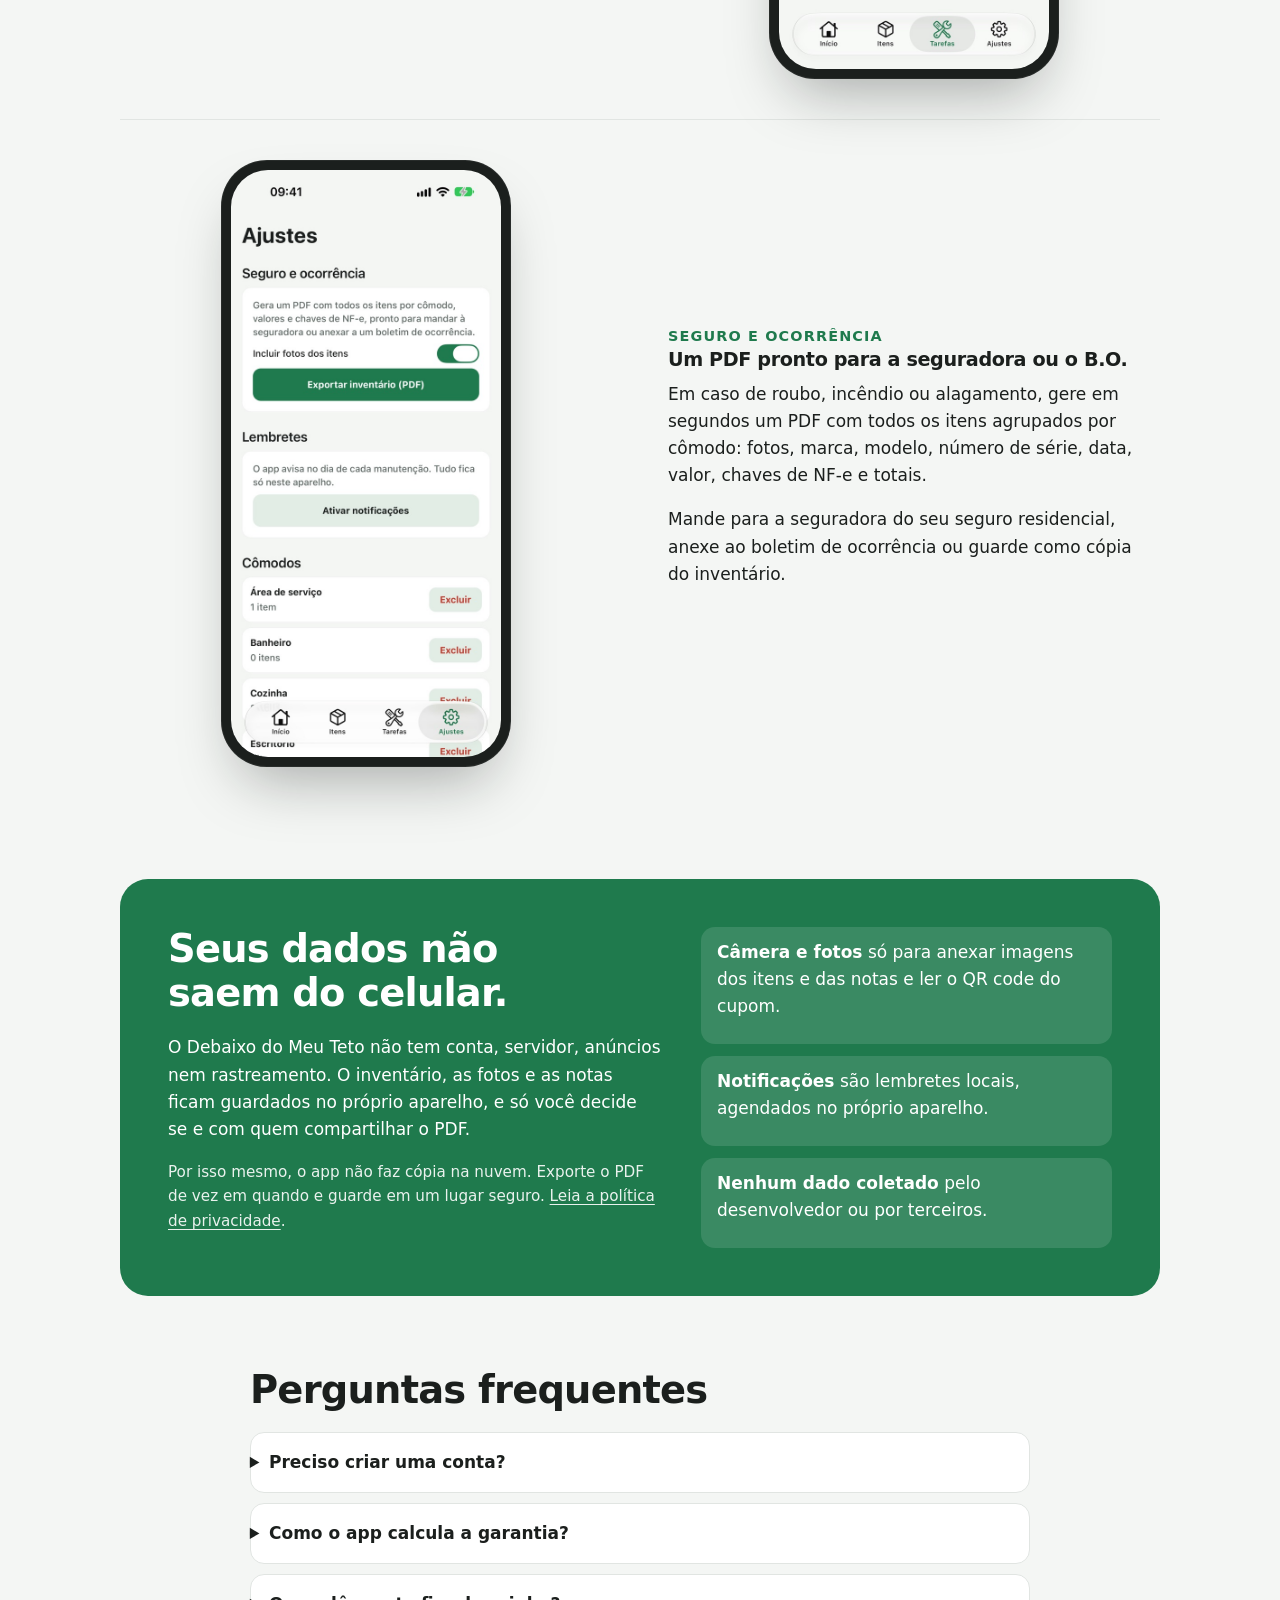
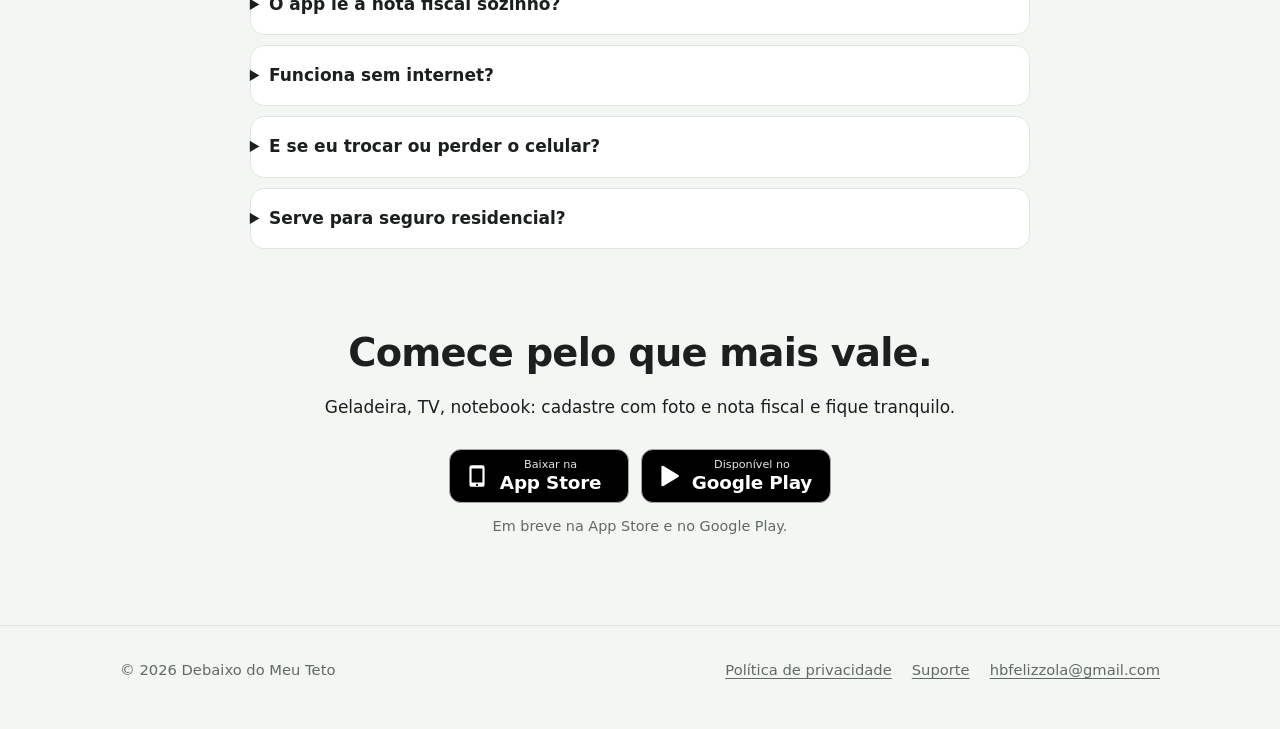
==== commit 36338010: "Describe purchase import in the privacy policy The app can now read a nota fiscal's XML or PDF, a st" ====
--- a/site/index.html
+++ b/site/index.html
@@ -236,7 +236,7 @@
             </p>
           </div>
           <ul>
-            <li><strong>Câmera e fotos</strong> só para anexar imagens dos itens e das notas.</li>
+            <li><strong>Câmera e fotos</strong> só para anexar imagens dos itens e das notas e ler o QR code do cupom.</li>
             <li><strong>Notificações</strong> são lembretes locais, agendados no próprio aparelho.</li>
             <li><strong>Nenhum dado coletado</strong> pelo desenvolvedor ou por terceiros.</li>
           </ul>
@@ -263,8 +263,10 @@
         <details>
           <summary>O app lê a nota fiscal sozinho?</summary>
           <p>
-            Você fotografa a nota ou o cupom e digita (ou cola) a chave de acesso de 44 dígitos da NF-e. O app
-            confere o dígito verificador e avisa se algum número foi digitado errado.
+            Lê. Compartilhe com o app o XML ou o PDF da nota, o e-mail de compra da loja, ou aponte a câmera
+            para o QR code do cupom: os itens, a loja, a data e a chave de acesso vêm preenchidos, e você
+            revisa tudo antes de salvar. A leitura acontece no próprio celular. Também dá para digitar ou
+            colar a chave de 44 dígitos; o app confere o dígito verificador.
           </p>
         </details>
         <details>
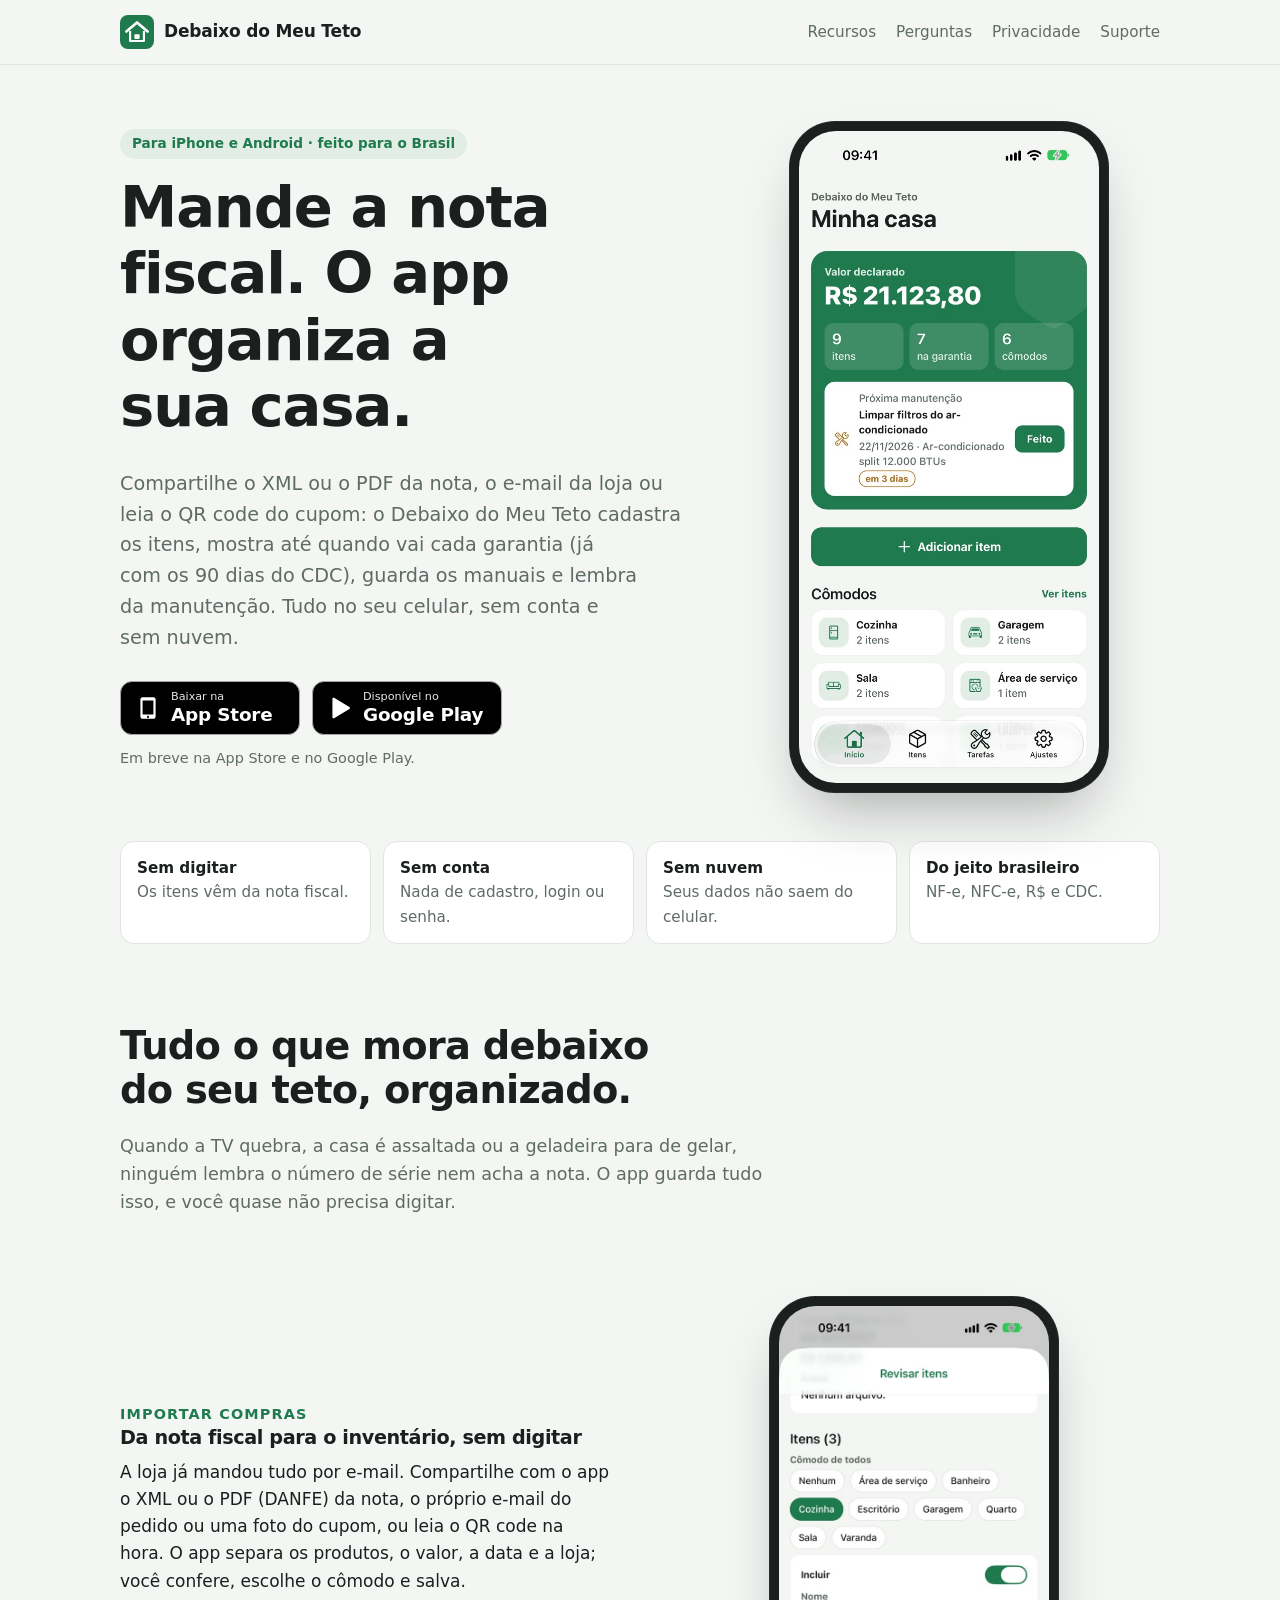
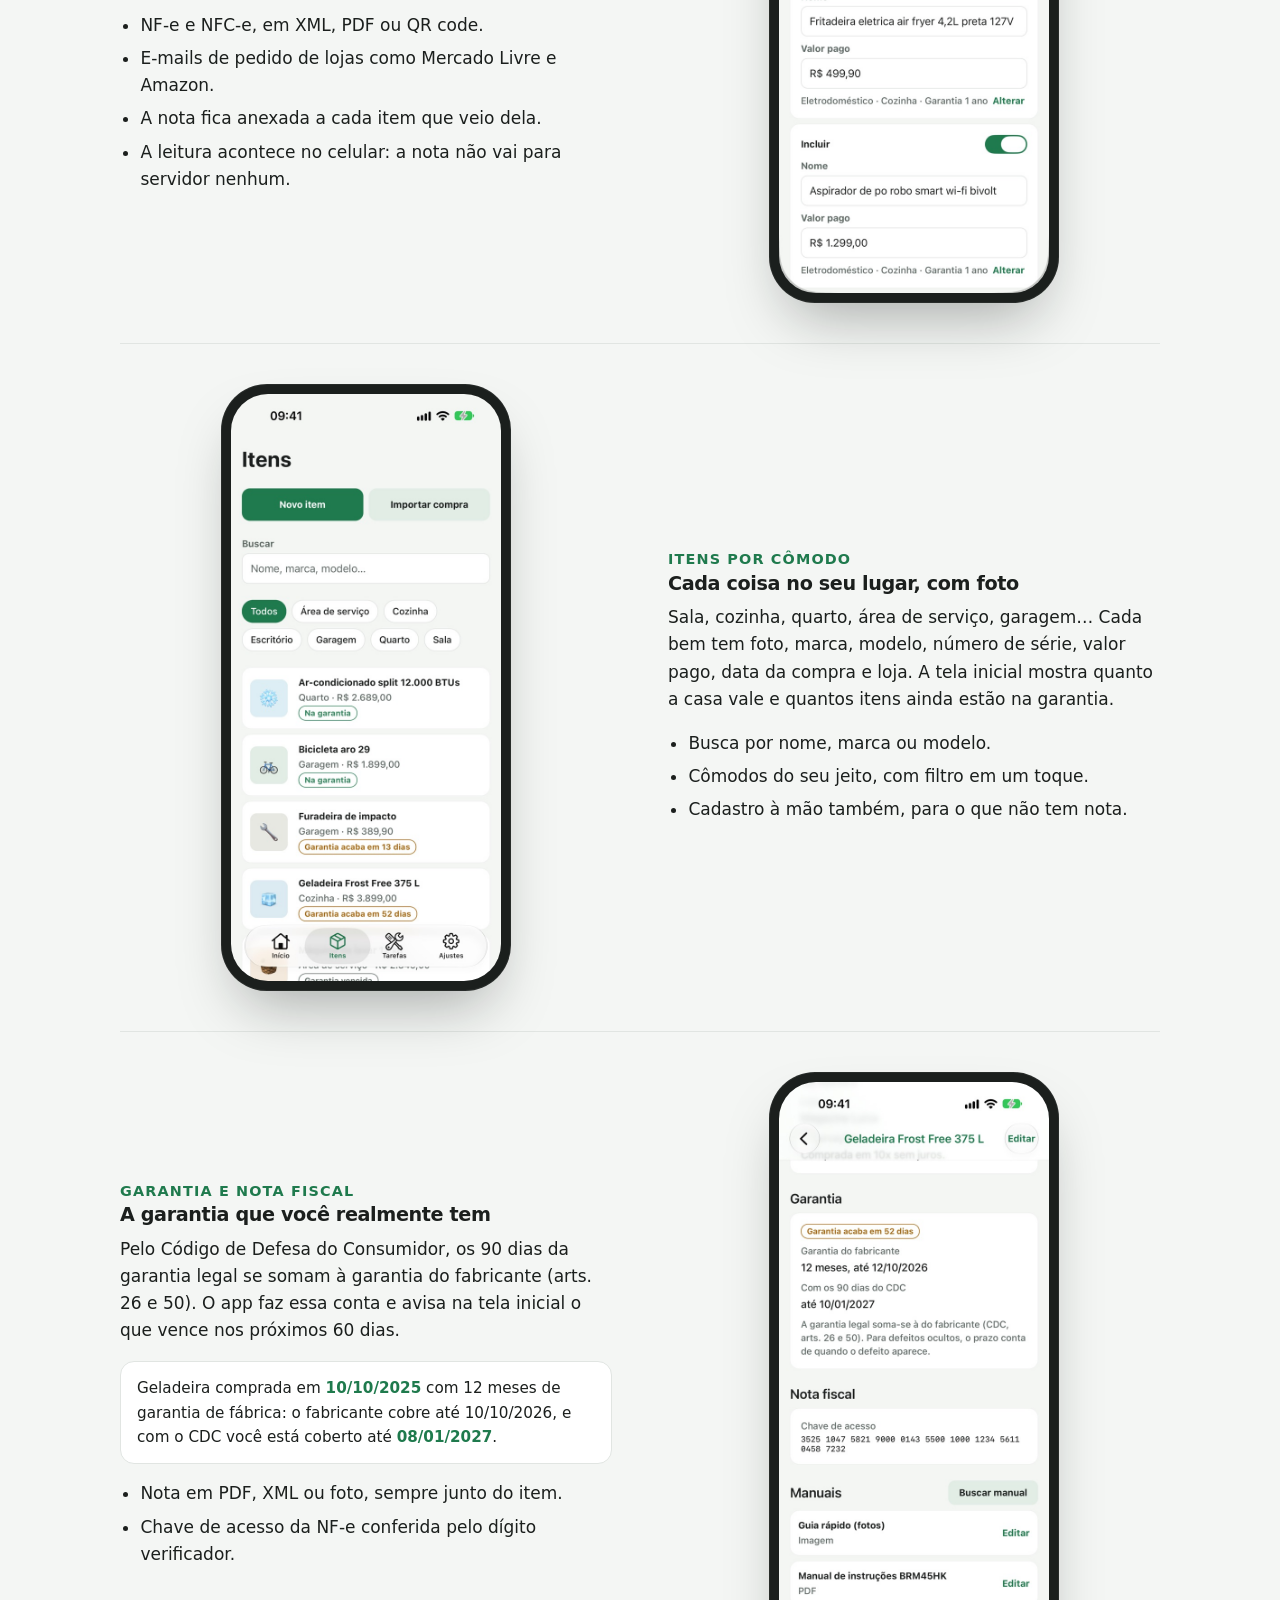
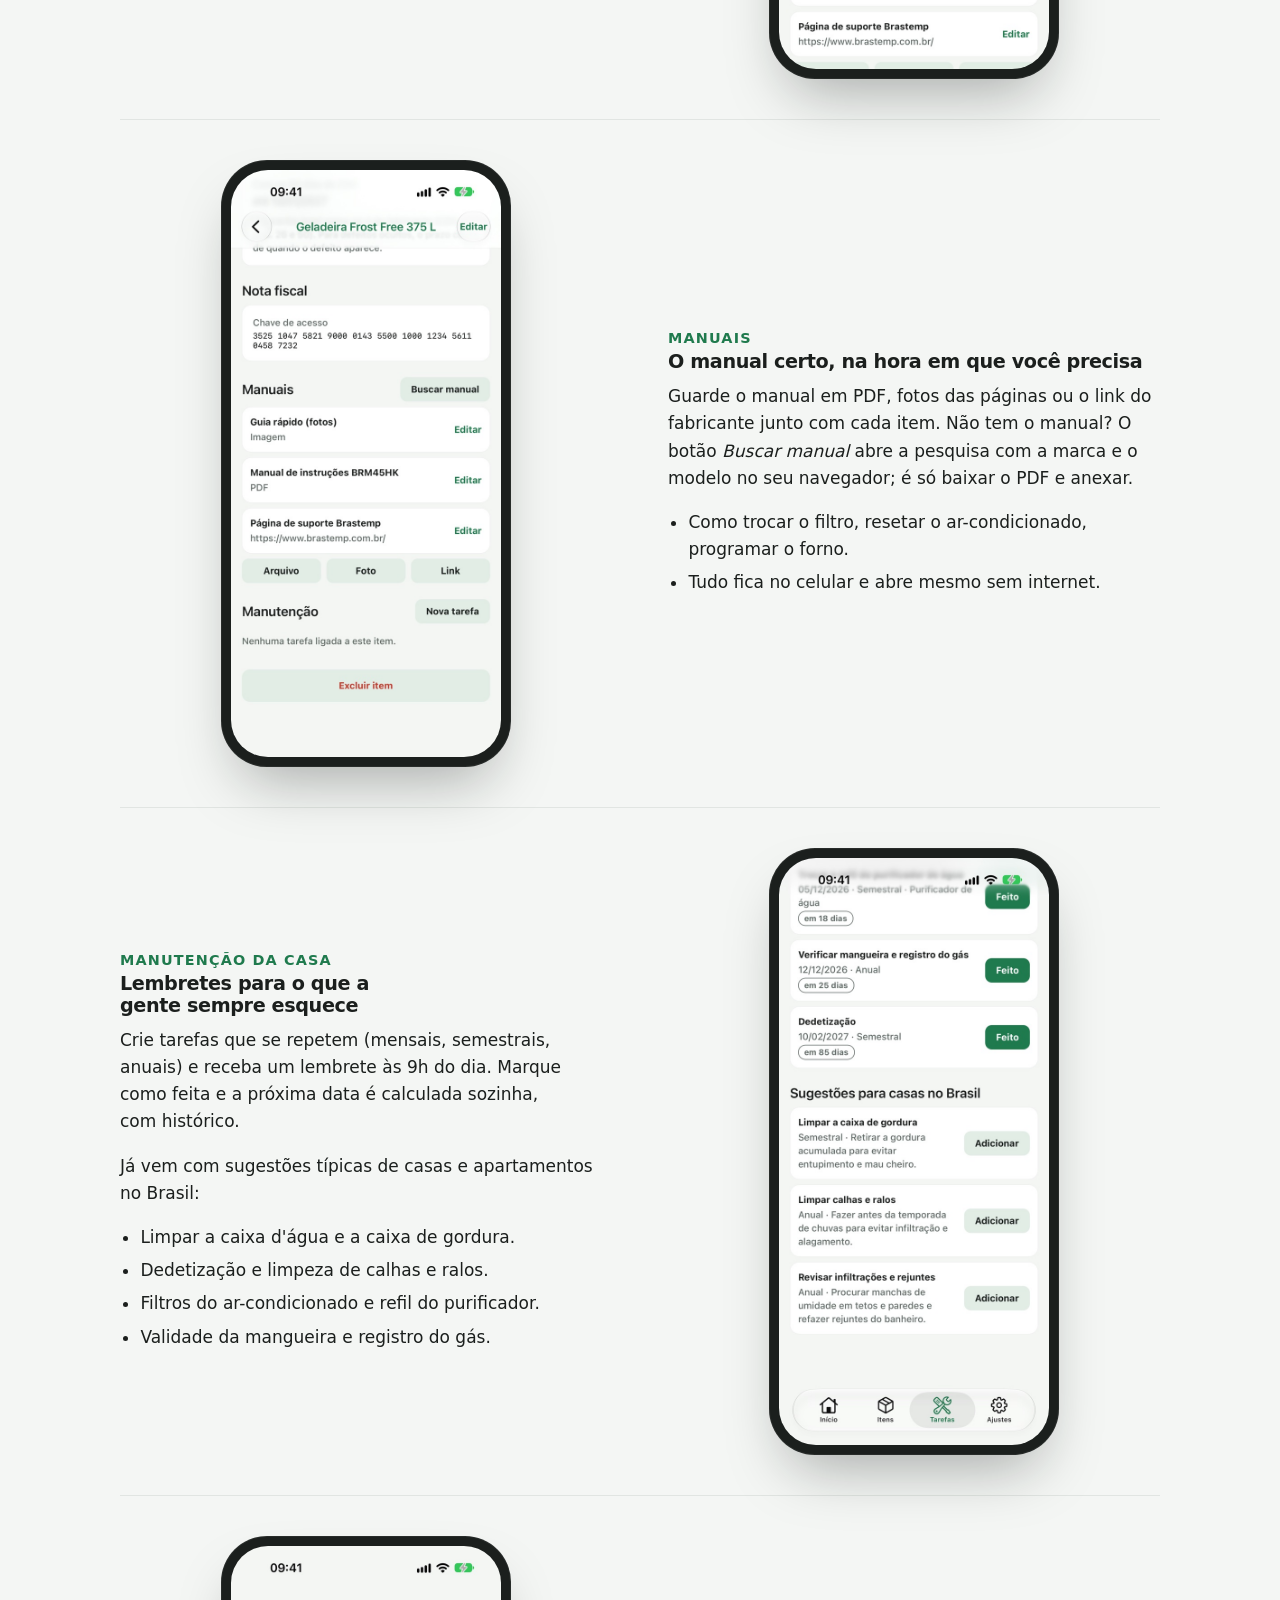
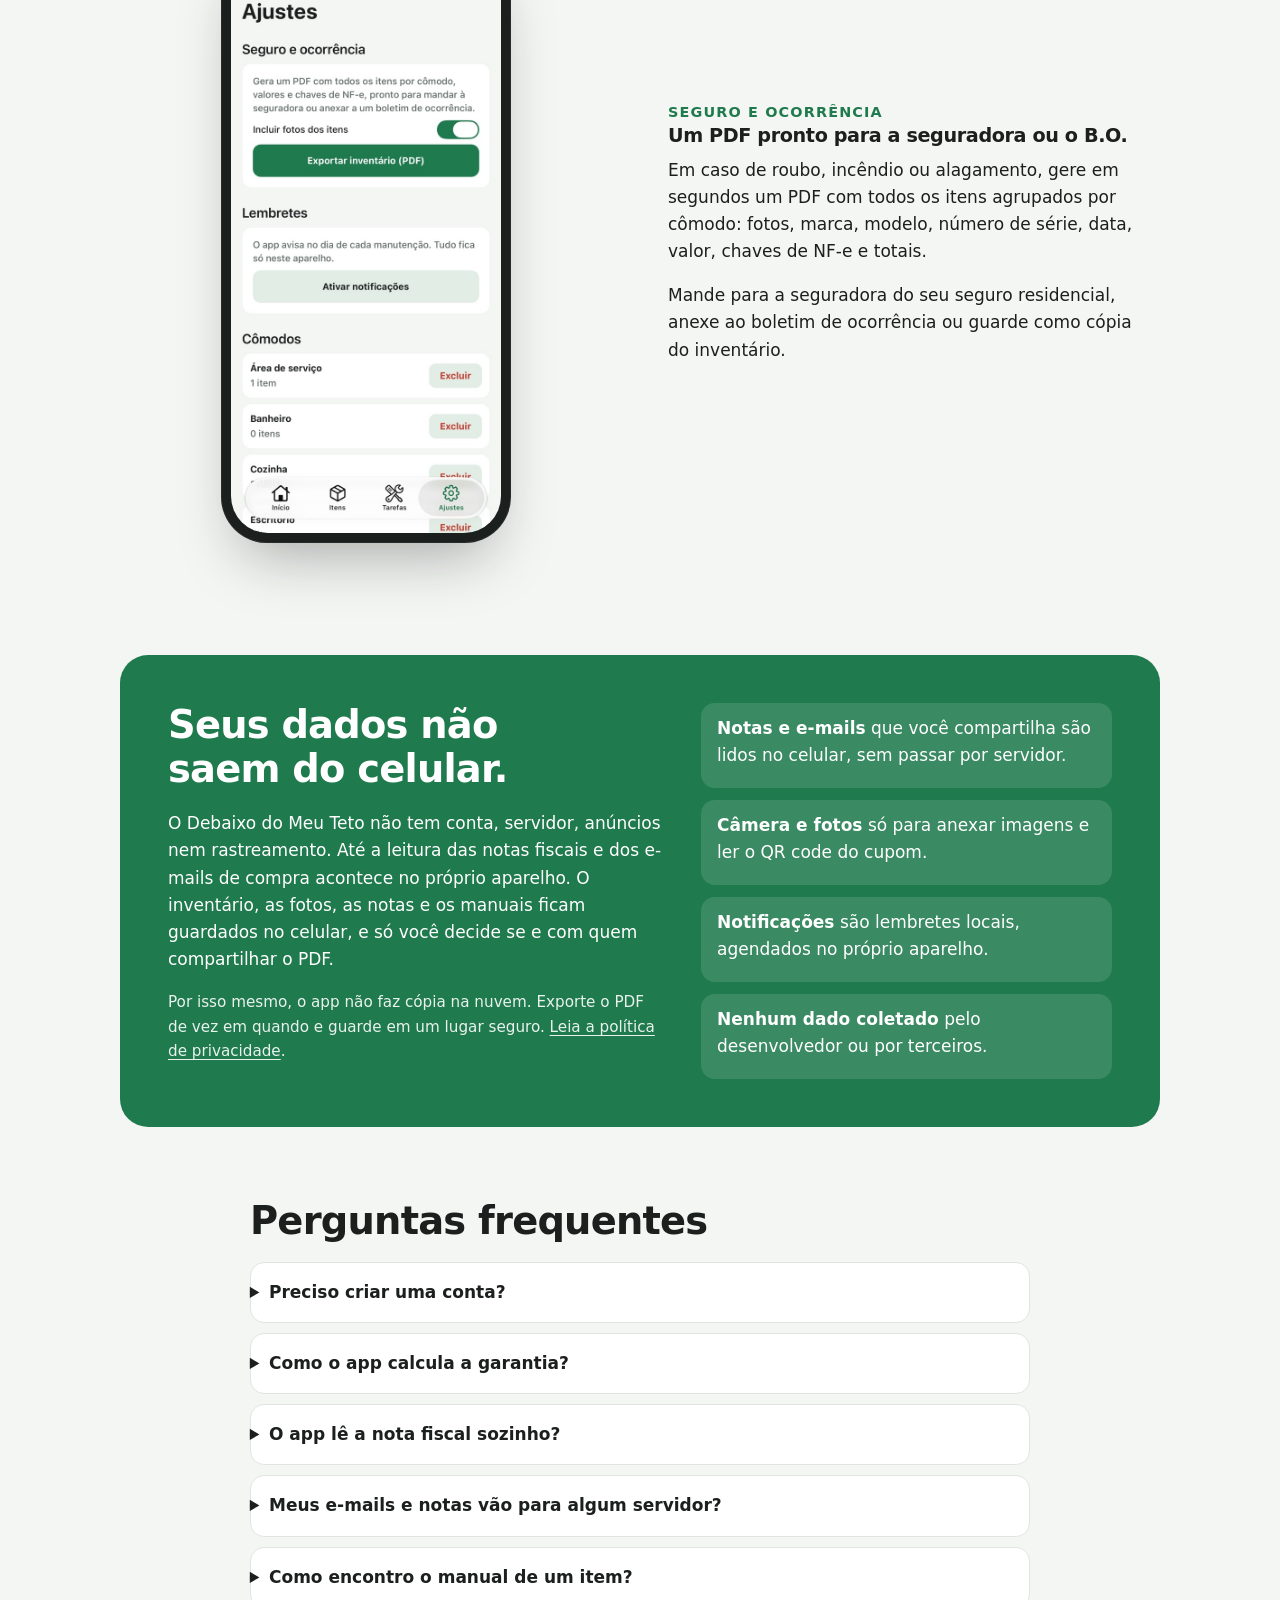
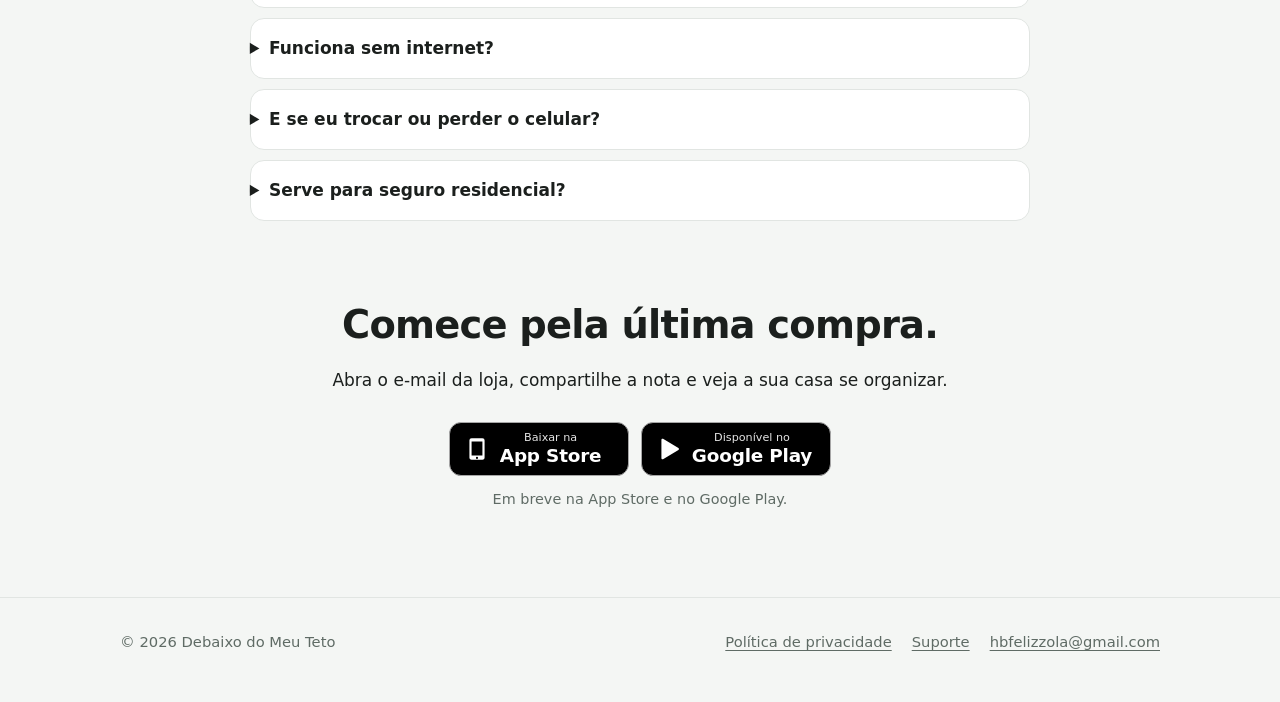
==== commit 505b9726: "Describe purchase import, Manuais and the new home on the site The landing page now leads with impor" ====
--- a/site/index.html
+++ b/site/index.html
@@ -3,9 +3,9 @@
 <head>
   <meta charset="utf-8">
   <meta name="viewport" content="width=device-width, initial-scale=1">
-  <title>Debaixo do Meu Teto: inventário da casa, garantia e manutenção</title>
-  <meta name="description" content="App de inventário da casa para iPhone e Android: cadastre seus bens por cômodo com foto e nota fiscal, veja a garantia com os 90 dias do CDC, receba lembretes de manutenção e gere um PDF para o seguro residencial. Sem conta, tudo no celular.">
-  <meta name="keywords" content="inventário da casa, inventário residencial, garantia, nota fiscal, NF-e, manutenção da casa, seguro residencial, boletim de ocorrência, CDC, app">
+  <title>Debaixo do Meu Teto: inventário da casa a partir da nota fiscal</title>
+  <meta name="description" content="App de inventário da casa para iPhone e Android. Compartilhe a nota fiscal ou o e-mail da compra e o app cadastra os itens, calcula a garantia com os 90 dias do CDC, guarda os manuais e lembra da manutenção. Sem conta e sem nuvem.">
+  <meta name="keywords" content="inventário da casa, inventário residencial, garantia, nota fiscal, NF-e, NFC-e, DANFE, XML da nota, manual do produto, manutenção da casa, seguro residencial, boletim de ocorrência, CDC, app">
   <link rel="canonical" href="https://debaixodomeuteto.hbfelizzola.de/">
   <meta name="theme-color" content="#1F7A4D">
   <link rel="icon" href="img/marca.svg" type="image/svg+xml">
@@ -17,7 +17,7 @@
   <meta property="og:locale" content="pt_BR">
   <meta property="og:site_name" content="Debaixo do Meu Teto">
   <meta property="og:title" content="Debaixo do Meu Teto: o inventário da sua casa, no seu celular">
-  <meta property="og:description" content="Bens por cômodo com foto e nota fiscal, garantia com os 90 dias do CDC, lembretes de manutenção e PDF para o seguro. Sem conta e sem nuvem.">
+  <meta property="og:description" content="Compartilhe a nota fiscal ou o e-mail da compra e o app cadastra os itens, a garantia com os 90 dias do CDC e os manuais. Tudo no celular, sem conta e sem nuvem.">
   <meta property="og:url" content="https://debaixodomeuteto.hbfelizzola.de/">
   <meta property="og:image" content="https://debaixodomeuteto.hbfelizzola.de/img/og.jpg">
   <meta property="og:image:width" content="1200">
@@ -35,12 +35,20 @@
     "operatingSystem": "iOS, Android",
     "applicationCategory": "LifestyleApplication",
     "inLanguage": "pt-BR",
-    "description": "Inventário da casa por cômodo com foto e nota fiscal, garantia com os 90 dias do CDC, lembretes de manutenção e PDF para seguro residencial ou boletim de ocorrência. Os dados ficam só no aparelho.",
+    "description": "Inventário da casa montado a partir da nota fiscal (XML, DANFE, QR code do cupom ou e-mail da loja), com garantia somando os 90 dias do CDC, manuais de cada item, lembretes de manutenção e PDF para seguro residencial ou boletim de ocorrência. Os dados ficam só no aparelho.",
+    "featureList": [
+      "Importar itens do XML ou do PDF da nota fiscal, do e-mail da loja ou do QR code do cupom",
+      "Itens por cômodo com foto, valor e número de série",
+      "Garantia do fabricante somada aos 90 dias do CDC",
+      "Manuais em PDF, foto ou link junto com cada item",
+      "Lembretes de manutenção da casa",
+      "PDF do inventário para seguro residencial ou boletim de ocorrência"
+    ],
     "url": "https://debaixodomeuteto.hbfelizzola.de/",
     "image": "https://debaixodomeuteto.hbfelizzola.de/img/og.jpg",
     "screenshot": [
       "https://debaixodomeuteto.hbfelizzola.de/img/telas/inicio.jpg",
-      "https://debaixodomeuteto.hbfelizzola.de/img/telas/itens.jpg",
+      "https://debaixodomeuteto.hbfelizzola.de/img/telas/importar.jpg",
       "https://debaixodomeuteto.hbfelizzola.de/img/telas/garantia.jpg"
     ]
   }
@@ -51,6 +59,7 @@
     "@type": "FAQPage",
     "mainEntity": [
       {"@type": "Question", "name": "Preciso criar uma conta?", "acceptedAnswer": {"@type": "Answer", "text": "Não. O app não tem cadastro, login nem servidor. Você abre e começa a usar."}},
+      {"@type": "Question", "name": "O app lê a nota fiscal sozinho?", "acceptedAnswer": {"@type": "Answer", "text": "Sim. Compartilhe com o app o XML ou o PDF (DANFE) da nota, o e-mail do pedido ou uma foto do cupom, ou leia o QR code. Ele separa os produtos, o valor, a data e a loja, e você confere antes de salvar. A leitura acontece no próprio celular."}},
       {"@type": "Question", "name": "Como o app calcula a garantia?", "acceptedAnswer": {"@type": "Answer", "text": "Ele soma a garantia do fabricante aos 90 dias da garantia legal do Código de Defesa do Consumidor (arts. 26 e 50). Uma geladeira comprada em 10/10/2025 com 12 meses de garantia fica coberta até 08/01/2027."}},
       {"@type": "Question", "name": "Funciona sem internet?", "acceptedAnswer": {"@type": "Answer", "text": "Sim. Tudo é guardado e calculado no próprio celular, inclusive os lembretes."}},
       {"@type": "Question", "name": "E se eu trocar ou perder o celular?", "acceptedAnswer": {"@type": "Answer", "text": "Como os dados ficam só no aparelho, o app não faz cópia na nuvem. Exporte o PDF do inventário de vez em quando e guarde em um lugar seguro."}}
@@ -81,11 +90,12 @@
       <div class="container">
         <div>
           <span class="etiqueta">Para iPhone e Android · feito para o Brasil</span>
-          <h1>O inventário da sua casa, no seu celular.</h1>
+          <h1>Mande a nota fiscal. O app organiza a sua casa.</h1>
           <p class="lead">
-            Cadastre seus bens por cômodo com foto e nota fiscal, saiba até quando vai cada garantia
-            (já com os 90 dias do Código de Defesa do Consumidor) e não esqueça mais a caixa d'água.
-            Sem conta e sem nuvem: tudo fica no aparelho.
+            Compartilhe o XML ou o PDF da nota, o e-mail da loja ou leia o QR code do cupom: o
+            Debaixo do Meu Teto cadastra os itens, mostra até quando vai cada garantia (já com os 90
+            dias do CDC), guarda os manuais e lembra da manutenção. Tudo no seu celular, sem conta e
+            sem nuvem.
           </p>
 
           <!-- TODO(lojas): os links das lojas ainda não existem. Quando o app for publicado,
@@ -106,7 +116,7 @@
 
         <div class="celular">
           <img src="img/telas/inicio.jpg" width="598" height="1300"
-               alt="Tela inicial do app: 9 itens, valor declarado de R$ 21.123,80, manutenções da semana e garantias acabando.">
+               alt="Tela inicial do app: o cartão Minha casa com o valor declarado, os itens na garantia e a próxima manutenção, e os cômodos logo abaixo.">
         </div>
       </div>
     </section>
@@ -114,10 +124,10 @@
     <section class="faixa" aria-label="Em resumo">
       <div class="container">
         <ul>
+          <li><strong>Sem digitar</strong>Os itens vêm da nota fiscal.</li>
           <li><strong>Sem conta</strong>Nada de cadastro, login ou senha.</li>
-          <li><strong>Sem servidor</strong>Seus dados não saem do celular.</li>
-          <li><strong>Funciona offline</strong>Não precisa de internet.</li>
-          <li><strong>Do jeito brasileiro</strong>R$, dd/mm/aaaa, NF-e e CDC.</li>
+          <li><strong>Sem nuvem</strong>Seus dados não saem do celular.</li>
+          <li><strong>Do jeito brasileiro</strong>NF-e, NFC-e, R$ e CDC.</li>
         </ul>
       </div>
     </section>
@@ -127,23 +137,46 @@
         <div class="secao-titulo">
           <h2>Tudo o que mora debaixo do seu teto, organizado.</h2>
           <p>
-            Na hora de acionar a garantia, o seguro ou registrar um boletim de ocorrência, ninguém lembra
-            o número de série da TV nem acha a nota da geladeira. O app guarda isso por você.
-          </p>
-        </div>
+            Quando a TV quebra, a casa é assaltada ou a geladeira para de gelar, ninguém lembra o número de
+            série nem acha a nota. O app guarda tudo isso, e você quase não precisa digitar.
+          </p>
+        </div>
+
+        <article class="recurso">
+          <div class="recurso-texto">
+            <span class="numero">Importar compras</span>
+            <h3>Da nota fiscal para o inventário, sem digitar</h3>
+            <p>
+              A loja já mandou tudo por e-mail. Compartilhe com o app o XML ou o PDF (DANFE) da nota, o
+              próprio e-mail do pedido ou uma foto do cupom, ou leia o QR code na hora. O app separa os
+              produtos, o valor, a data e a loja; você confere, escolhe o cômodo e salva.
+            </p>
+            <ul>
+              <li>NF-e e NFC-e, em XML, PDF ou QR code.</li>
+              <li>E-mails de pedido de lojas como Mercado Livre e Amazon.</li>
+              <li>A nota fica anexada a cada item que veio dela.</li>
+              <li>A leitura acontece no celular: a nota não vai para servidor nenhum.</li>
+            </ul>
+          </div>
+          <div class="celular">
+            <img src="img/telas/importar.jpg" width="598" height="1300" loading="lazy"
+                 alt="Tela de importação com os produtos lidos de uma nota fiscal, cada um com nome, valor e cômodo, prontos para salvar.">
+          </div>
+        </article>
 
         <article class="recurso">
           <div class="recurso-texto">
             <span class="numero">Itens por cômodo</span>
             <h3>Cada coisa no seu lugar, com foto</h3>
             <p>
-              Sala, cozinha, quarto, área de serviço, garagem… Cadastre cada bem com foto, marca, modelo,
-              número de série, valor pago em reais, data da compra e loja.
+              Sala, cozinha, quarto, área de serviço, garagem… Cada bem tem foto, marca, modelo, número de
+              série, valor pago, data da compra e loja. A tela inicial mostra quanto a casa vale e quantos
+              itens ainda estão na garantia.
             </p>
             <ul>
               <li>Busca por nome, marca ou modelo.</li>
-              <li>Filtro por cômodo e cômodos do seu jeito.</li>
-              <li>Valor total declarado na tela inicial.</li>
+              <li>Cômodos do seu jeito, com filtro em um toque.</li>
+              <li>Cadastro à mão também, para o que não tem nota.</li>
             </ul>
           </div>
           <div class="celular">
@@ -166,13 +199,33 @@
               o fabricante cobre até 10/10/2026, e com o CDC você está coberto até <b>08/01/2027</b>.
             </div>
             <ul>
-              <li>Foto da nota fiscal ou do cupom.</li>
-              <li>Chave de acesso da NF-e com conferência do dígito verificador.</li>
+              <li>Nota em PDF, XML ou foto, sempre junto do item.</li>
+              <li>Chave de acesso da NF-e conferida pelo dígito verificador.</li>
             </ul>
           </div>
           <div class="celular">
             <img src="img/telas/garantia.jpg" width="598" height="1300" loading="lazy"
-                 alt="Detalhe de uma geladeira: garantia do fabricante até 10/10/2026, com os 90 dias do CDC até 08/01/2027, e a chave de acesso da NF-e.">
+                 alt="Detalhe de uma geladeira: garantia do fabricante até 12/10/2026, com os 90 dias do CDC até 10/01/2027, e a chave de acesso da NF-e.">
+          </div>
+        </article>
+
+        <article class="recurso">
+          <div class="recurso-texto">
+            <span class="numero">Manuais</span>
+            <h3>O manual certo, na hora em que você precisa</h3>
+            <p>
+              Guarde o manual em PDF, fotos das páginas ou o link do fabricante junto com cada item. Não
+              tem o manual? O botão <em>Buscar manual</em> abre a pesquisa com a marca e o modelo no seu
+              navegador; é só baixar o PDF e anexar.
+            </p>
+            <ul>
+              <li>Como trocar o filtro, resetar o ar-condicionado, programar o forno.</li>
+              <li>Tudo fica no celular e abre mesmo sem internet.</li>
+            </ul>
+          </div>
+          <div class="celular">
+            <img src="img/telas/manuais.jpg" width="598" height="1300" loading="lazy"
+                 alt="Seção Manuais de um item, com o manual em PDF, fotos de um guia rápido, um link do fabricante e o botão Buscar manual.">
           </div>
         </article>
 
@@ -226,8 +279,9 @@
           <div>
             <h2>Seus dados não saem do celular.</h2>
             <p>
-              O Debaixo do Meu Teto não tem conta, servidor, anúncios nem rastreamento. O inventário,
-              as fotos e as notas ficam guardados no próprio aparelho, e só você decide se e com quem
+              O Debaixo do Meu Teto não tem conta, servidor, anúncios nem rastreamento. Até a leitura
+              das notas fiscais e dos e-mails de compra acontece no próprio aparelho. O inventário, as
+              fotos, as notas e os manuais ficam guardados no celular, e só você decide se e com quem
               compartilhar o PDF.
             </p>
             <p class="nota">
@@ -236,7 +290,8 @@
             </p>
           </div>
           <ul>
-            <li><strong>Câmera e fotos</strong> só para anexar imagens dos itens e das notas e ler o QR code do cupom.</li>
+            <li><strong>Notas e e-mails</strong> que você compartilha são lidos no celular, sem passar por servidor.</li>
+            <li><strong>Câmera e fotos</strong> só para anexar imagens e ler o QR code do cupom.</li>
             <li><strong>Notificações</strong> são lembretes locais, agendados no próprio aparelho.</li>
             <li><strong>Nenhum dado coletado</strong> pelo desenvolvedor ou por terceiros.</li>
           </ul>
@@ -263,10 +318,25 @@
         <details>
           <summary>O app lê a nota fiscal sozinho?</summary>
           <p>
-            Lê. Compartilhe com o app o XML ou o PDF da nota, o e-mail de compra da loja, ou aponte a câmera
-            para o QR code do cupom: os itens, a loja, a data e a chave de acesso vêm preenchidos, e você
-            revisa tudo antes de salvar. A leitura acontece no próprio celular. Também dá para digitar ou
-            colar a chave de 44 dígitos; o app confere o dígito verificador.
+            Sim. No e-mail da loja, toque no anexo da nota (XML ou PDF) e compartilhe com o Debaixo do Meu Teto.
+            Também dá para compartilhar o próprio e-mail do pedido, uma foto do cupom, ou ler o QR code com a
+            câmera. O app separa os produtos, o valor, a data e a loja, e você confere tudo antes de salvar. Se a
+            nota for só uma imagem sem texto, você completa à mão.
+          </p>
+        </details>
+        <details>
+          <summary>Meus e-mails e notas vão para algum servidor?</summary>
+          <p>
+            Não. O app não tem servidor: o arquivo que você compartilha é lido no próprio celular e guardado
+            junto com os itens. O app nem pede acesso à sua caixa de e-mail; você escolhe o que compartilhar.
+          </p>
+        </details>
+        <details>
+          <summary>Como encontro o manual de um item?</summary>
+          <p>
+            Na tela do item, toque em <em>Buscar manual</em>. O navegador abre uma pesquisa com a marca e o
+            modelo; baixe o PDF e anexe em <em>Manuais</em>. Você também pode salvar o link do site do fabricante
+            ou fotografar o manual impresso.
           </p>
         </details>
         <details>
@@ -293,8 +363,8 @@
 
     <section class="secao chamada" style="padding-top: 0">
       <div class="container">
-        <h2>Comece pelo que mais vale.</h2>
-        <p>Geladeira, TV, notebook: cadastre com foto e nota fiscal e fique tranquilo.</p>
+        <h2>Comece pela última compra.</h2>
+        <p>Abra o e-mail da loja, compartilhe a nota e veja a sua casa se organizar.</p>
         <!-- TODO(lojas): mesmos links do topo da página. -->
         <div class="lojas">
           <a class="selo-loja" href="#" aria-disabled="true" data-loja="app-store" title="Em breve na App Store">
